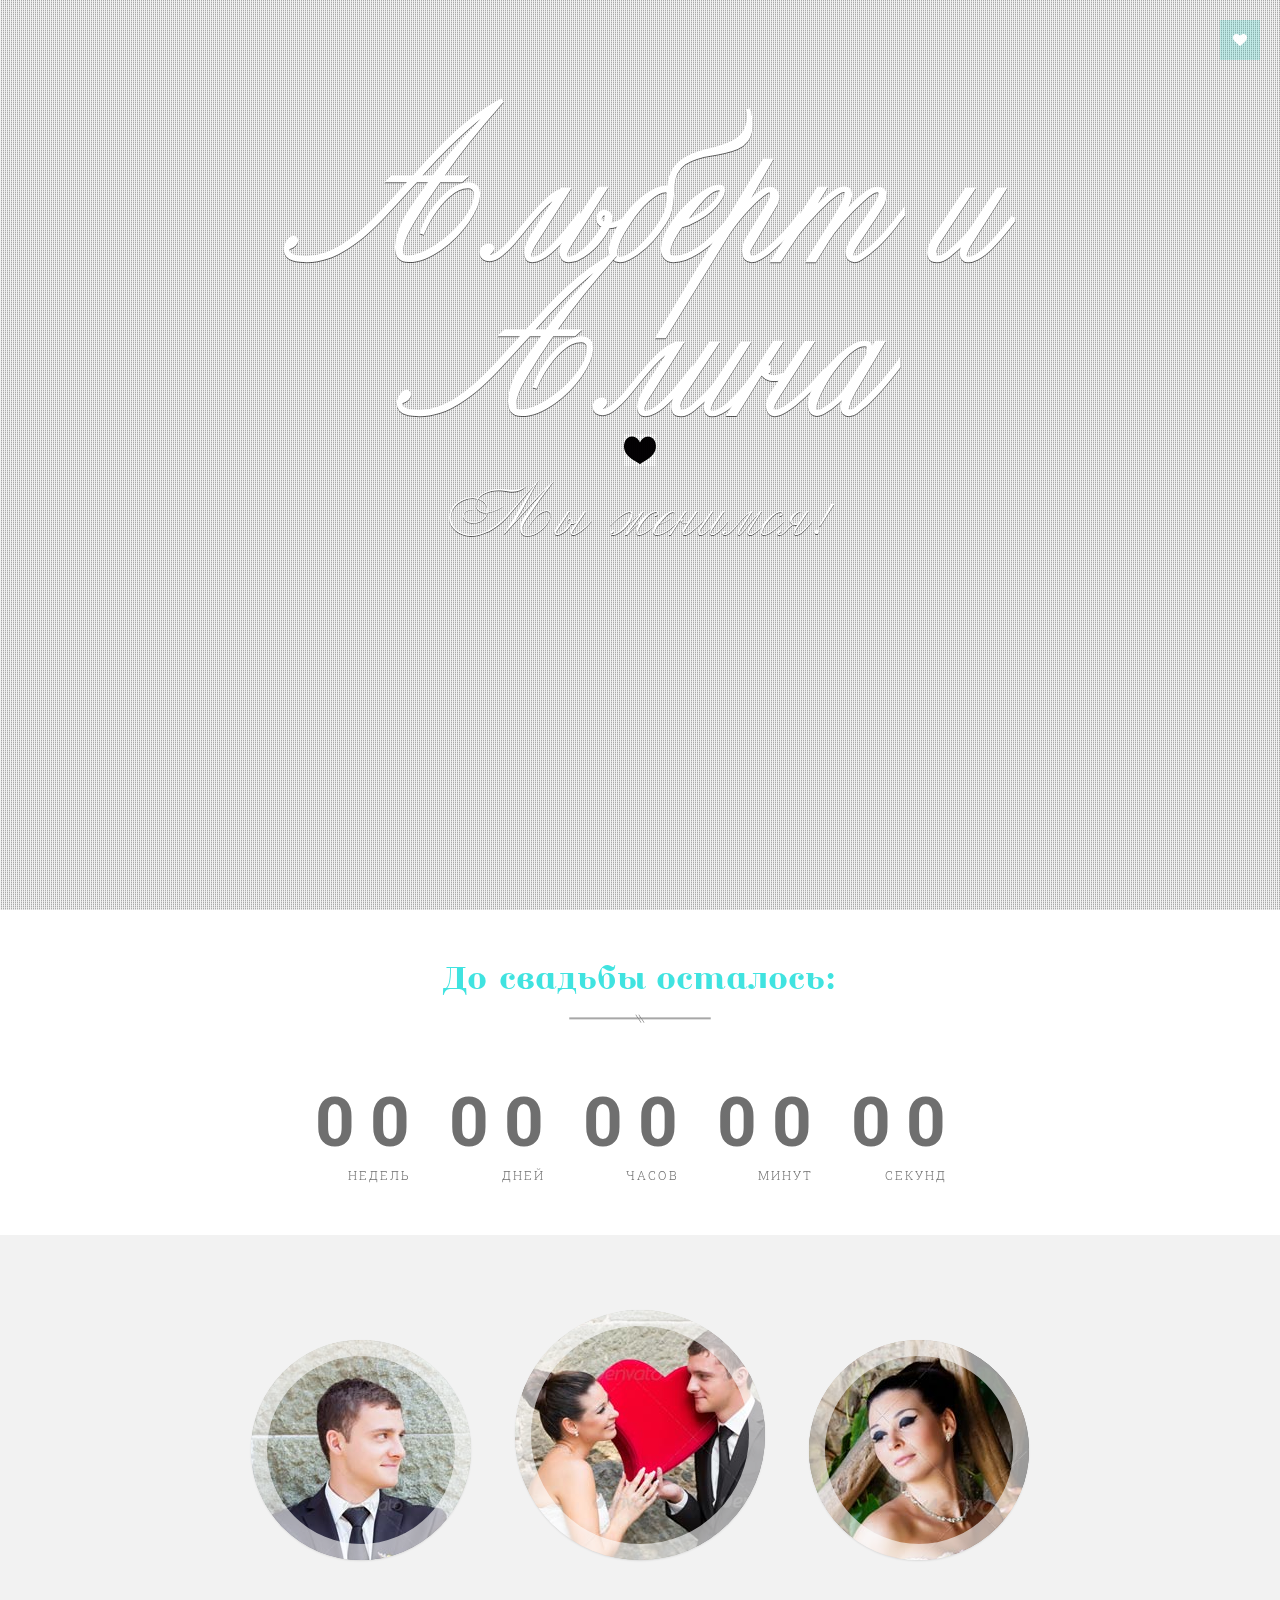
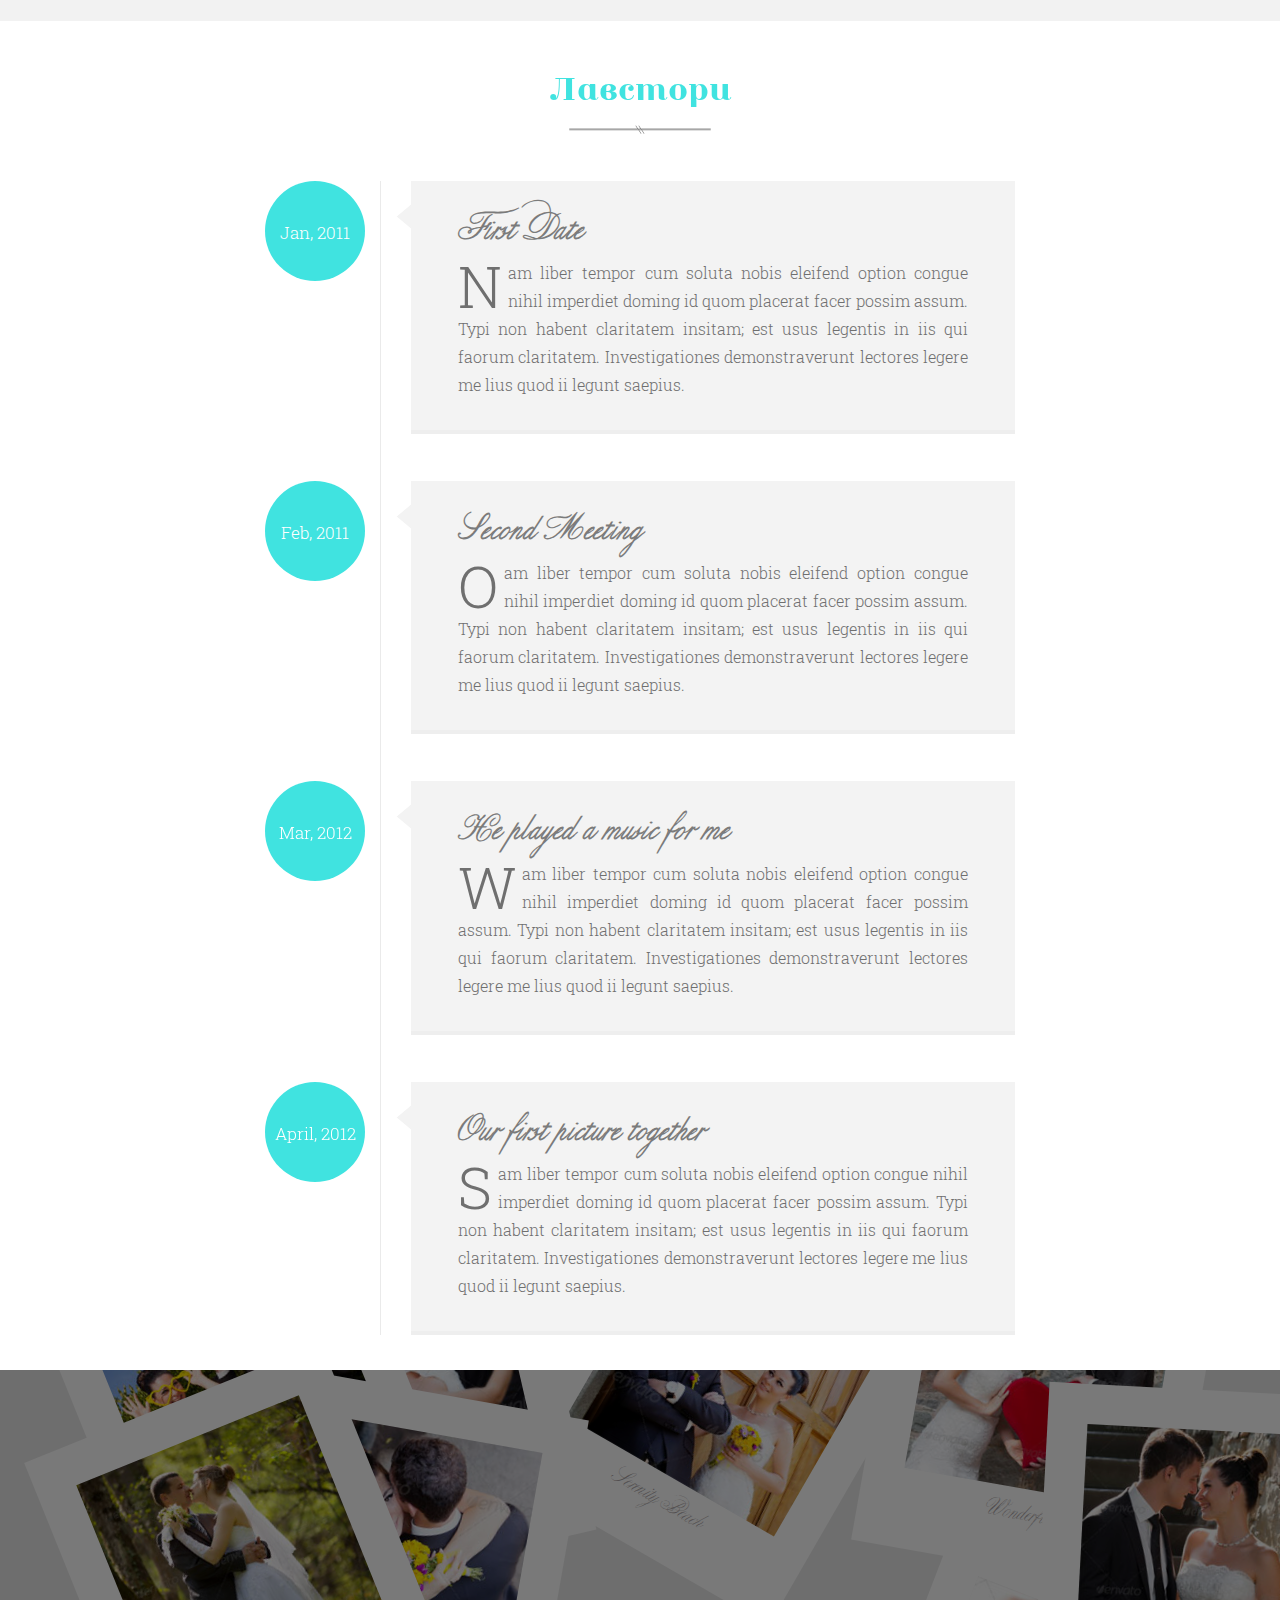
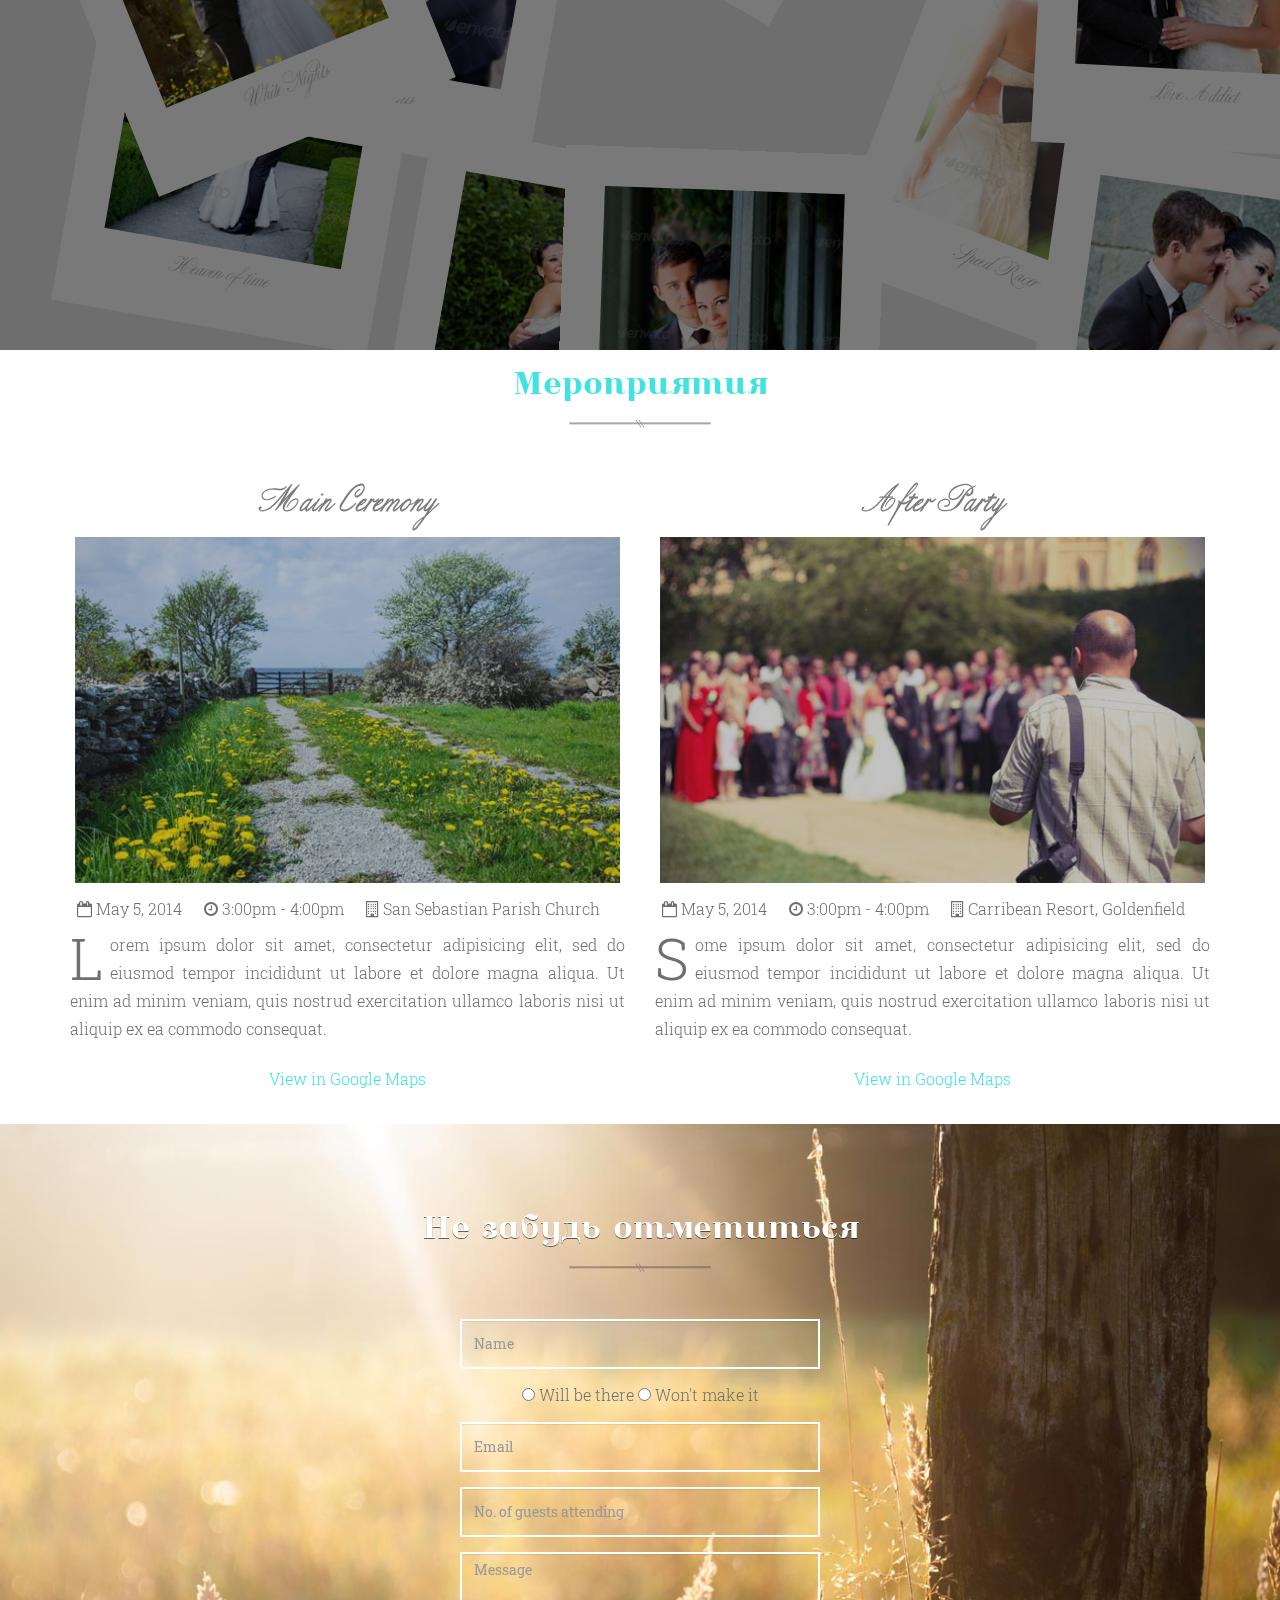
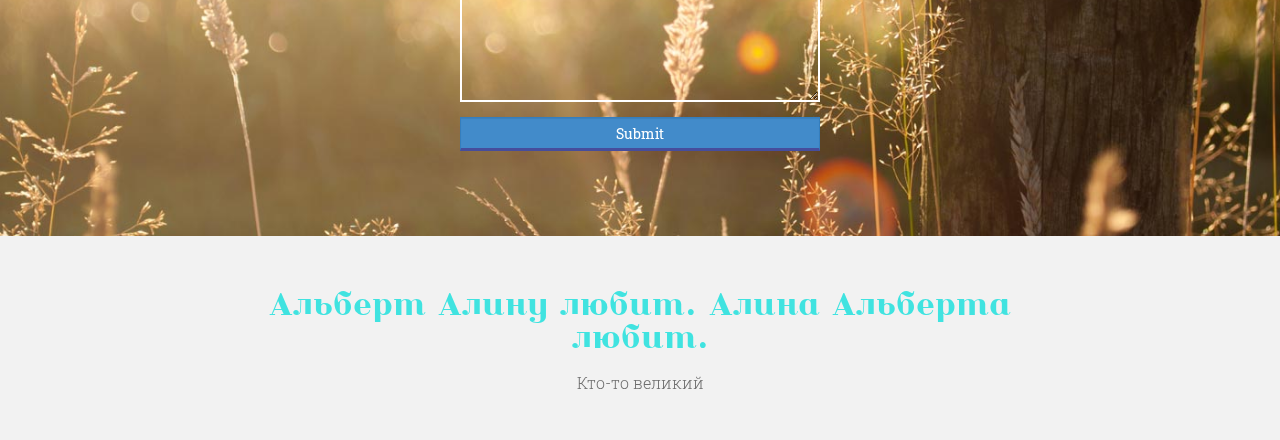
==== index.html @ 543e660e "chaged site" ====
<!DOCTYPE html>
<html lang="en" class=" js no-touch csstransitions csstransformspreserve3d">
<head>
	<meta charset="utf-8">
	<meta name="viewport" content="width=device-width, initial-scale=1">
	<meta charset="utf-8">
	<meta http-equiv="X-UA-Compatible" content="IE=edge">
	<meta name="description" content="">
	<meta name="author" content="">
	<link rel="shortcut icon" href="img/favicon.ico">
	<title>Ever After - Responsive Wedding Invite Template</title>
	<link href="font-awesome/css/font-awesome.min.css" rel="stylesheet">
	<link href="css/bootstrap.css" rel="stylesheet">


	<link href="fonts/bradobrei.css" rel="stylesheet">
	<link href="fonts/calligraph.css" rel="stylesheet">
	<link href="fonts/classica.css" rel="stylesheet">		
	<link href="fonts/ahellya.css" rel="stylesheet">

	<link rel="stylesheet" type="text/css" media="all" href="css/magnific-popup.css">
	<link rel="stylesheet" type="text/css" media="all" href="css/supersized.css">
	<link rel="stylesheet" type="text/css" media="all" href="css/component.css">
	<link href="css/main.css" rel="stylesheet">
	<link rel="stylesheet" href="http://fonts.googleapis.com/css?family=Roboto+Slab:400,700">
	<link href="http://fonts.googleapis.com/css?family=Raleway:400,300,700" rel="stylesheet" type="text/css">
	<link href="http://fonts.googleapis.com/css?family=Niconne&amp;subset=latin,latin-ext" rel="stylesheet" type="text/css">
	<link href="http://fonts.googleapis.com/css?family=Pacifico" rel="stylesheet" type="text/css">
	<script src="js/modernizr.min.js"></script>
<!--[if lt IE 9]>
      <script src="js/html5shiv.js"></script>
      <![endif]-->
  </head>
  <body data-spy="scroll" data-offset="0" data-target="#theMenu">
  	
  	<nav class="menu" id="theMenu">
  		<div class="menu-wrap">
  			<h1 class="logo"><a href="index.html#home">Наша свадьба</a></h1>
  			<a href="#home" class="smoothScroll">К началу</a>
  			<a href="#story" class="smoothScroll">Лавстори</a>
  			<a href="#gallery" class="smoothScroll">Фотогалерея</a>
  			<a href="#events" class="smoothScroll">События</a>
  			<a href="#rsvp" class="smoothScroll">Ты придешь?</a>
  			<a href="#gifts" class="smoothScroll">Подарки</a>
  		</div>
  		<div id="menuToggle"><i class="fa fa-heart"></i></div>
  	</nav>
  	<section id="home"></section>
  	<div id="headerwrap" class="hero" style="height: 380px;">
  		<div class="container">
  			<br>
  			<h1>Альберт и Алина</h1>
  			<h2 class="amp">Мы женимся!</h2>
  			<div class="row">
  				<br>
  				<br>
  				<br>
  				<div class="col-lg-6 col-lg-offset-3">
  				</div>
  			</div>
  		</div>
  		<div id="overlay"></div>
  		<ul id="slide-list">
  			<li class="slide-link-0"><a></a></li>
  			<li class="slide-link-1"><a></a></li>
  			<li class="slide-link-2"><a></a></li>
  		</ul>
  	</div>
  	<div class="white">
  		<div class="container">
  			<div class="row">
  				<h2>До свадьбы осталось:</h2>
  				<span class="hearts"></span>
  			</div>
  			<div class="row">
  				<div class="col-lg-8 col-lg-offset-2">
  					<ul id="countdown_dashboard">
  						<li class="dash weeks_dash">
  							<span class="dash_title">недель</span>
  							<div class="digit"><div class="top" style="display: none;">4</div><div class="bottom" style="display: block;">4</div></div>
  							<div class="digit"><div class="top" style="display: none;">1</div><div class="bottom" style="display: block;">1</div></div>
  						</li>
  						<li class="dash days_dash">
  							<span class="dash_title">дней</span>
  							<div class="digit"><div class="top" style="display: none;">0</div><div class="bottom" style="display: block;">0</div></div>
  							<div class="digit"><div class="top" style="display: none;">4</div><div class="bottom" style="display: block;">4</div></div>
  						</li>
  						<li class="dash hours_dash">
  							<span class="dash_title">часов</span>
  							<div class="digit"><div class="top" style="display: none;">0</div><div class="bottom" style="display: block;">0</div></div>
  							<div class="digit"><div class="top" style="display: none;">2</div><div class="bottom" style="display: block;">2</div></div>
  						</li>
  						<li class="dash minutes_dash">
  							<span class="dash_title">минут</span>
  							<div class="digit"><div class="top" style="display: none;">3</div><div class="bottom" style="display: block;">3</div></div>
  							<div class="digit"><div class="top" style="display: none;">2</div><div class="bottom" style="display: block;">2</div></div>
  						</li>
  						<li class="dash seconds_dash">
  							<span class="dash_title">секунд</span>
  							<div class="digit"><div class="top" style="display: none;">1</div><div class="bottom" style="display: block;">1</div></div>
  							<div class="digit"><div class="top" style="display: none;">8</div><div class="bottom" style="display: block;">8</div></div>
  						</li>
  					</ul>
  				</div>
  			</div>
  		</div>
  	</div>
  	<section id="story"></section>
  	<div class="grey">
  		<div class="container">
  			<div class="row">
  				<ul class="ch-grid row">
  					<li>
  						<div class="ch-item ch-img-1">
  							<div class="ch-info">
  								<h3>Альберт Габидуллин</h3>
  								<p>ЖЕНИХ</p>
  							</div>
  						</div>
  					</li>
  					<li id="mid">
  						<div class="ch-item ch-img-2">
  							<div class="ch-info">
  								<h3>Альберт и Алина Габидуллины</h3>
  							</div>
  						</div>
  					</li>
  					<li>
  						<div class="ch-item ch-img-3">
  							<div class="ch-info">
  								<h3>Алина Шарипова</h3>
  								<p>НЕВЕСТА</p>
  							</div>
  						</div>
  					</li>
  				</ul>
  			</div>
  		</div>
  	</div>
  	<div class="white">
  		<div class="container">
  			<div class="row">
  				<div class="col-lg-8 col-lg-offset-2">
  					<h2>Лавстори</h2>
  					<span class="hearts"></span>
  					<div class="row postDetails">
  						<div class="col-xs-12 col-sm-3 col-md-2 col-lg-2">
  							<div class="postYear">Jan, 2011 </div>
  						</div>
  						<div class="col-xs-12 col-sm-9 col-md-10 col-lg-10 rightArea">
  							<div class="arrowpart"></div>
  							<div class="exCon">
  								<h3>First Date</h3>
  								<p><span class="dropcap">N</span>am liber tempor cum soluta nobis eleifend option congue nihil imperdiet doming id quom placerat facer possim assum. Typi non habent claritatem insitam; est usus legentis in iis qui faorum claritatem. Investigationes demonstraverunt lectores legere me lius quod ii legunt saepius.</p>
  							</div>
  						</div>
  					</div>
  					<div class="row postDetails">
  						<div class="col-xs-12 col-sm-3 col-md-2 col-lg-2">
  							<div class="postYear">Feb, 2011</div>
  						</div>
  						<div class="col-xs-12 col-sm-9 col-md-10 col-lg-10 rightArea">
  							<div class="arrowpart"></div>
  							<div class="exCon">
  								<h3>Second Meeting</h3>
  								<p><span class="dropcap">O</span>am liber tempor cum soluta nobis eleifend option congue nihil imperdiet doming id quom placerat facer possim assum. Typi non habent claritatem insitam; est usus legentis in iis qui faorum claritatem. Investigationes demonstraverunt lectores legere me lius quod ii legunt saepius.</p>
  							</div>
  						</div>
  					</div>
  					<div class="row postDetails">
  						<div class="col-xs-12 col-sm-3 col-md-2 col-lg-2">
  							<div class="postYear">Mar, 2012</div>
  						</div>
  						<div class="col-xs-12 col-sm-9 col-md-10 col-lg-10 rightArea">
  							<div class="arrowpart"></div>
  							<div class="exCon">
  								<h3>He played a music for me</h3>
  								<p><span class="dropcap">W</span>am liber tempor cum soluta nobis eleifend option congue nihil imperdiet doming id quom placerat facer possim assum. Typi non habent claritatem insitam; est usus legentis in iis qui faorum claritatem. Investigationes demonstraverunt lectores legere me lius quod ii legunt saepius.</p>
  							</div>
  						</div>
  					</div>
  					<div class="row postDetails">
  						<div class="col-xs-12 col-sm-3 col-md-2 col-lg-2">
  							<div class="postYear">April, 2012</div>
  						</div>
  						<div class="col-xs-12 col-sm-9 col-md-10 col-lg-10 rightArea">
  							<div class="arrowpart"></div>
  							<div class="exCon">
  								<h3>Our first picture together</h3>
  								<p><span class="dropcap">S</span>am liber tempor cum soluta nobis eleifend option congue nihil imperdiet doming id quom placerat facer possim assum. Typi non habent claritatem insitam; est usus legentis in iis qui faorum claritatem. Investigationes demonstraverunt lectores legere me lius quod ii legunt saepius.</p>
  							</div>
  						</div>
  					</div>
  				</div>
  			</div>
  		</div>
  	</div>
  	<section id="gallery"></section>
  	<div class="darkgrey">
  		<section id="photostack" class="photostack photostack-start">
  			<div>
  				<figure style="-webkit-transform: translate(80px, 20px) rotate(27deg); transform: translate(80px, 20px) rotate(25deg);">
  					<a href="images/1.jpg" class="photostack-img"><img src="images/1s.jpg" alt="img01"></a>
  					<figcaption>
  						<h2 class="photostack-title">Serenity Beach</h2>
  					</figcaption>
  				</figure>
  				<figure style="-webkit-transform: translate(560px, 380px) rotate(-30deg); transform: translate(560px, 380px) rotate(0deg);">
  					<a href="images/2.jpg" class="photostack-img"><img src="images/2s.jpg" alt="img02"></a>
  					<figcaption>
  						<h2 class="photostack-title">Happy Days</h2>
  					</figcaption>
  				</figure>
  				<figure style="-webkit-transform: translate(720px, 200px) rotate(16deg); transform: translate(720px, 200px) rotate(-24deg);">
  					<a href="images/3.jpg" class="photostack-img"><img src="images/3s.jpg" alt="img03"></a>
  					<figcaption>
  						<h2 class="photostack-title">Beautywood</h2>
  					</figcaption>
  				</figure>
  				<figure style="-webkit-transform: translate(80px, -160px) rotate(-1deg); transform: translate(80px, -160px) rotate(26deg);">
  					<a href="images/4.jpg" class="photostack-img"><img src="images/4s.jpg" alt="img04"></a>
  					<figcaption>
  						<h2 class="photostack-title">Heaven of time</h2>
  					</figcaption>
  				</figure>
  				<figure style="-webkit-transform: translate(400px, -160px) rotate(-24deg); transform: translate(400px, -160px) rotate(25deg);">
  					<a href="images/5.jpg" class="photostack-img"><img src="images/5s.jpg" alt="img05"></a>
  					<figcaption>
  						<h2 class="photostack-title">Speed Racer</h2>
  					</figcaption>
  				</figure>
  				<figure style="-webkit-transform: translate(80px, 380px) rotate(9deg); transform: translate(80px, 380px) rotate(10deg);">
  					<a href="images/6.jpg" class="photostack-img"><img src="images/6s.jpg" alt="img06"></a>
  					<figcaption>
  						<h2 class="photostack-title">Forever this</h2>
  					</figcaption>
  				</figure>
  				<figure data-dummy="" style="-webkit-transform: translate(1040px, 20px) rotate(-22deg); transform: translate(1040px, 20px) rotate(-31deg);">
  					<a href="#" class="photostack-img"><img src="images/7s.jpg" alt="img07"></a>
  					<figcaption>
  						<h2 class="photostack-title">Lovely Green</h2>
  					</figcaption>
  				</figure>
  				<figure data-dummy="" style="-webkit-transform: translate(880px, -160px) rotate(-13deg); transform: translate(880px, -160px) rotate(-15deg);">
  					<a href="#" class="photostack-img"><img src="images/8s.jpg" alt="img08"></a>
  					<figcaption>
  						<h2 class="photostack-title">Wonderful</h2>
  					</figcaption>
  				</figure>
  				<figure data-dummy="" style="-webkit-transform: translate(240px, -160px) rotate(-32deg); transform: translate(240px, -160px) rotate(-31deg);">
  					<a href="#" class="photostack-img"><img src="images/9s.jpg" alt="img09"></a>
  					<figcaption>
  						<h2 class="photostack-title">Love Addict</h2>
  					</figcaption>
  				</figure>
  				<figure data-dummy="" style="-webkit-transform: translate(1040px, 200px) rotate(-30deg); transform: translate(1040px, 200px) rotate(25deg);">
  					<a href="#" class="photostack-img"><img src="images/10s.jpg" alt="img10"></a>
  					<figcaption>
  						<h2 class="photostack-title">Friendship</h2>
  					</figcaption>
  				</figure>
  				<figure data-dummy="" style="-webkit-transform: translate(720px, 380px) rotate(20deg); transform: translate(720px, 380px) rotate(-16deg);">
  					<a href="#" class="photostack-img"><img src="images/11s.jpg" alt="img11"></a>
  					<figcaption>
  						<h2 class="photostack-title">White Nights</h2>
  					</figcaption>
  				</figure>
  				<figure data-dummy="" style="-webkit-transform: translate(560px, -160px) rotate(-6deg); transform: translate(560px, -160px) rotate(17deg);">
  					<a href="#" class="photostack-img"><img src="images/12s.jpg" alt="img12"></a>
  					<figcaption>
  						<h2 class="photostack-title">Serendipity</h2>
  					</figcaption>
  				</figure>
  			</div>
  			<nav><span></span><span></span><span></span><span></span><span></span><span></span></nav></section>
  		</div>
  		<section id="events"></section>
  		<div class="white noPadding">
  			<div class="container">
  				<div class="row">
  					<h2>Мероприятия</h2>
  					<span class="hearts"></span>
  					<div class="col-md-6 event">
  						<h3>Main Ceremony</h3>
  						<div class="grid">
  							<a href="#">
  								<figure>
  									<img src="images/event-1.jpg">
  									<figcaption>
  										<button>View</button>
  									</figcaption>
  								</figure>
  							</a>
  						</div>
  						<div class="event-meta"><span><i class="fa fa-calendar-o"></i> May 5, 2014</span> <span><i class="fa fa-clock-o"></i> 3:00pm - 4:00pm</span>
  							<span> <i class="fa fa-building-o"></i> San Sebastian Parish Church</span></div>
  							<p class="justify"><span class="dropcap">L</span>orem ipsum dolor sit amet, consectetur adipisicing elit, sed do eiusmod tempor incididunt ut labore et dolore magna aliqua. Ut enim ad minim veniam, quis nostrud exercitation ullamco laboris nisi ut aliquip ex ea commodo consequat.</p>
  							<a href="#" class="link">View in Google Maps</a>
  							<br>
  						</div>
  						<div class="col-md-6  event">
  							<h3>After Party</h3>
  							<div class="grid">
  								<a href="#">
  									<figure>
  										<img src="images/event-2.jpg">
  										<figcaption>
  											<button>View</button>
  										</figcaption>
  									</figure>
  								</a>
  							</div>
  							<div class="event-meta"><span><i class="fa fa-calendar-o"></i> May 5, 2014</span> <span><i class="fa fa-clock-o"></i> 3:00pm - 4:00pm</span>
  								<span> <i class="fa fa-building-o"></i> Carribean Resort, Goldenfield</span></div>
  								<p class="justify"><span class="dropcap">S</span>ome ipsum dolor sit amet, consectetur adipisicing elit, sed do eiusmod tempor incididunt ut labore et dolore magna aliqua. Ut enim ad minim veniam, quis nostrud exercitation ullamco laboris nisi ut aliquip ex ea commodo consequat.</p>
  								<a href="#" class="link">View in Google Maps</a>
  								<br>
  							</div>
  						</div>
  					</div>
  				</div>
  				<section id="rsvp"></section>
  				<div id="rsvpwrap">
  					<div class="container">
  						<div class="row">
  							<h2 class="amp">Не забудь отметиться</h2>
  							<span class="hearts"></span>
  							<form name="contact" method="post" action="index.html" class="af-form" id="af-form">
  								<div class="col-lg-4 col-lg-offset-4">


  									<div class="form-group">
  										<input type="text" name="name" id="name" size="30" value="" placeholder="Name" class="text-input form-control">
  										<label class="error" for="name" id="name_error" style="display: none;">Name is required.</label>
  									</div>

  									<div class="form-group">
  										<input type="radio" value="Will be there" id="response_accepted" name="response">
  										Will be there
  										<input type="radio" value="Won't make it" id="response_declined" name="response">
  										Won't make it
  										<label id="response_error" for="response" class="error" style="display: none;">Please select an option</label>
  									</div>

  									<div class="form-group">
  										<input type="text" name="email" id="email" size="30" value="" placeholder="Email" class="text-input form-control">
  										<label class="error" for="email" id="email_error" style="display: none;">Email is required.</label>
  									</div>


  									<div class="form-group">
  										<input type="text" name="guests" id="guests" size="30" value="" placeholder="No. of guests attending" class="text-input form-control">
  										<label class="error" for="guests" id="guests_error" style="display: none;">No. of guests is required.</label>
  									</div>




  									<div class="form-group">
  										<textarea name="message" id="input-message" cols="30" placeholder="Message" class="text-input form-control"></textarea>
  										<label class="error" for="input-message" id="message_error" style="display: none;">Message is required.</label>
  									</div>




  									<div class="form-group af-outer af-required">
  										<input type="submit" name="submit" class="form-button btn btn-primary form-control" id="submit_btn" value="Submit">
  									</div>
  								</div>
  							</form>
  						</div>
  					</div>
  				</div>
  				<div class="grey">
  					<div class="container">
  						<div class="row">
  							<div class="col-lg-8 col-lg-offset-2">
  								<h2>Альберт Алину любит. Алина Альберта любит.
  								</h2>
  								<span>Кто-то великий</span>
  							</div>
  						</div>
  					</div>
  				</div>
  				<script src="js/jquery.min.js"></script>
  				<script src="js/jquery.lwtCountdown-1.0.js"></script>
  				<script src="js/bootstrap.min.js"></script>
  				<script src="js/smoothscroll.js"></script>
  				<script src="js/jquery.smooth-scroll.js"></script>
  				<script src="js/jquery.magnific-popup.min.js"></script>
  				<script src="js/supersized.3.2.7.min.js"></script>
  				<script src="js/classie.js"></script>
  				<script src="js/ajax-mail.js"></script>
  				<script src="js/photostack.js"></script>
  				<script src="js/main.js"></script>

  				<ul id="supersized"></ul></body></html>
---- fonts/bradobrei.css ----
@font-face {
    font-family: 'Bradobrei';
    src: url('bradobrei.eot');
    src: url('bradobrei.eot?#iefix') format('embedded-opentype'),
         url('bradobrei.woff') format('woff'),
         url('bradobrei.ttf') format('truetype');
    font-weight: normal;
    font-style: normal;
}
---- fonts/calligraph.css ----
@font-face {
    font-family: 'Calligraph';
    src: url('calligraph.eot');
    src: url('calligraph.eot?#iefix') format('embedded-opentype'),
         url('calligraph.woff') format('woff'),
         url('calligraph.ttf') format('truetype');
    font-weight: normal;
    font-style: normal;
}
---- fonts/classica.css ----
@font-face {
    font-family: 'Classica One';
    src: url('classica_one.eot');
    src: url('classica_one.eot?#iefix') format('embedded-opentype'),
         url('classica_one.woff') format('woff'),
         url('classica_one.ttf') format('truetype');
    font-weight: normal;
    font-style: normal;
}

@font-face {
    font-family: 'Classica Two';
    src: url('classica_two.eot');
    src: url('classica_two.eot?#iefix') format('embedded-opentype'),
         url('classica_two.woff') format('woff'),
         url('classica_two.ttf') format('truetype');
    font-weight: normal;
    font-style: normal;
}
---- fonts/ahellya.css ----
@font-face {
    font-family: 'Ahellya';
    src: url('ahellya.eot');
    src: url('ahellya.eot?#iefix') format('embedded-opentype'),
         url('ahellya.woff') format('woff'),
         url('ahellya.ttf') format('truetype');
    font-weight: normal;
    font-style: normal;
}

@font-face {
    font-family: 'Ahellya';
    src: url('ahellya_italic.eot');
    src: url('ahellya_italic.eot?#iefix') format('embedded-opentype'),
         url('ahellya_italic.woff') format('woff'),
         url('ahellya_italic.ttf') format('truetype');
    font-weight: normal;
    font-style: italic;

}
---- css/supersized.css ----
/*

	Supersized - Fullscreen Slideshow jQuery Plugin
	Version : 3.2.7
	Site	: www.buildinternet.com/project/supersized
	
	Author	: Sam Dunn
	Company : One Mighty Roar (www.onemightyroar.com)
	License : MIT License / GPL License
	
*/

* { margin:0; padding:0; }
body { background:#111; height:100%; }
	img { border:none; }
	
	#supersized-loader { position:absolute; top:50%; left:50%; z-index:0; width:60px; height:60px; margin:-30px 0 0 -30px; text-indent:-999em; background:url(../img/progress.gif) no-repeat center center;}
	
	#supersized {  display:block; position:fixed; left:0; top:0; overflow:hidden; z-index:-999; height:100%; width:100%; }
		#supersized img { width:auto; height:auto; position:relative; display:none; outline:none; border:none; }
			#supersized.speed img { -ms-interpolation-mode:nearest-neighbor; image-rendering: -moz-crisp-edges; }	/*Speed*/
			#supersized.quality img { -ms-interpolation-mode:bicubic; image-rendering: optimizeQuality; }			/*Quality*/
		
		#supersized li { display:block; list-style:none; z-index:-30; position:fixed; overflow:hidden; top:0; left:0; width:100%; height:100%; background:#111; }
		#supersized a { width:100%; height:100%; display:block; }
			#supersized li.prevslide { z-index:-20; }
			#supersized li.activeslide { z-index:-10; }
			#supersized li.image-loading { background:#111 url(../img/progress.gif) no-repeat center center; width:100%; height:100%; }
				#supersized li.image-loading img{ visibility:hidden; }
			#supersized li.prevslide img, #supersized li.activeslide img{ display:inline; }
---- css/component.css ----
.photostack{background:#ddd;position:relative;text-align:center;overflow:hidden;z-index:2;}
.js .photostack{height:580px;}
.photostack-start{cursor:pointer;}
.photostack > div{width:100%;height:100%;margin:0 auto;}
.photostack figure{width:320px;height:360px;position:relative;display:inline-block;background:#fff;padding:40px;text-align:center;margin:5px;}
.js .photostack figure{position:absolute;display:block;margin:0;}
.photostack figcaption h2{margin:20px 0 0 0;color:#a7a0a2;font-size:16px;}
.photostack-img{outline:none;display:block;width:240px;height:240px;background:#f9f9f9;}
.photostack-back{display:none;position:absolute;width:100%;height:100%;top:0;left:0;background:#fff;font-family:"Give You Glory", cursive;color:#a7a0a2;padding:50px 40px;text-align:left;font-size:22px;line-height:1.25;}
.photostack-back p{margin:0;}
.photostack-back p span{text-decoration:line-through;}
.photostack nav{position:absolute;width:100%;bottom:30px;z-index:2;text-align:center;left:0;-webkit-transition:opacity 0.3s;transition:opacity 0.3s;}
.photostack-start nav{opacity:0;}
.photostack nav span{position:relative;display:inline-block;margin:0 5px;width:30px;height:30px;cursor:pointer;background:#aaa;border-radius:50%;text-align:center;-webkit-transition:-webkit-transform 0.6s ease-in-out, background 0.3s;transition:transform 0.6s ease-in-out, background 0.3s;-webkit-transform:scale(0.48);transform:scale(0.48);}
.photostack nav span:last-child{margin-right:0;}
.photostack nav span.current{background:#de675f;-webkit-transform:scale(1);transform:scale(1);}
.photostack nav span.current.flip{-webkit-transform:scale(1) rotateY(-180deg) translateZ(-1px);transform:scale(1) rotateY(-180deg) translateZ(-1px);background:#555;}
.photostack nav span.flippable::after{opacity:1;-webkit-transition-delay:0.4s;transition-delay:0.4s;}
.js .photostack::before{content:'';position:absolute;width:100%;height:100%;background:rgba(0,0,0,0.5);top:0;left:0;z-index:100;-webkit-transition:opacity 0.3s, visibility 0s 0.3s;transition:opacity 0.3s, visibility 0s 0.3s;}
.js .photostack-start::before{-webkit-transition:opacity 0.3s;transition:opacity 0.3s;}
.js .photostack::after{content:'View Gallery';font-weight:400;position:absolute;border:3px solid #fff;text-align:center;white-space:nowrap;left:50%;top:50%;-webkit-transform:translateY(-50%) translateX(-50%);transform:translateY(-50%) translateX(-50%);padding:10px 20px;color:#fff;text-transform:uppercase;letter-spacing:1px;cursor:pointer;z-index:101;}
.js .photostack::before,
.js .photostack::after{opacity:0;visibility:hidden;}
.js .photostack-start::before,
.js .photostack-start:hover::after,
.touch .photostack-start::after{opacity:1;visibility:visible;}
.photostack figure::after{content:'';position:absolute;width:100%;height:100%;top:0;left:0;visibility:visible;opacity:1;background:rgba(0,0,0,0.05);-webkit-transition:opacity 0.6s;transition:opacity 0.6s;}
figure.photostack-current::after{-webkit-transition:opacity 0.6s, visibility 0s 0.6s;transition:opacity 0.6s, visibility 0s 0.6s;opacity:0;visibility:hidden;}
.photostack-transition figure{-webkit-transition:-webkit-transform 0.6s ease-in-out;transition:transform 0.6s ease-in-out;}
.photostack-perspective{-webkit-perspective:1800px;perspective:1800px;}
.photostack-perspective > div,
.photostack-perspective figure{-webkit-transform-style:preserve-3d;transform-style:preserve-3d;}
.photostack-perspective figure,
.photostack-perspective figure div{-webkit-backface-visibility:hidden;backface-visibility:hidden;}
.photostack-perspective figure.photostack-flip{-webkit-transform-origin:0% 50%;transform-origin:0% 50%;}
.csstransformspreserve3d figure.photostack-flip .photostack-back{-webkit-transform:rotateY(180deg);transform:rotateY(180deg);display:block;}
.no-csstransformspreserve3d figure.photostack-showback .photostack-back{display:block;}
.no-js .photostack figure{box-shadow:-2px 2px 0 rgba(0,0,0,0.05);}
.no-js .photostack figure::after{display:none;}
.no-js .photostack figure:nth-child(3n){-webkit-transform:translateX(-10%) rotate(5deg);transform:translateX(-10%) rotate(5deg);}
.no-js .photostack figure:nth-child(3n-2){-webkit-transform:translateY(10%) rotate(-3deg);transform:translateY(10%) rotate(-3deg);}
#photostack-1 nav span.current{background:#888;-webkit-transform:scale(0.61);transform:scale(0.61);}
---- css/main.css ----
/*
 * Author: Falconerie Badayos II
 * URL: respooonsive.com
 *
 * Template Name: Ever After
 * Version: 1.0
 * URL: http://respooonsive.com/ever-after
 */

 
 
/*------------------------------
    Table of Contents
---------------------------------
    I. 		Defaul Selectors
    II.  	Header
    III. 	Countdown
	IV. 	Love Story
	V. 		Gallery
	VI. 	Events
	VI. 	RSVP
	VIII.	Gifts
	IX.		Mediaqueries	

*/

	
/*   I. 	Defaul Selectors
==============================*/ 
 
body {
  background-color: #f2f2f2;
    font-family: "Roboto Slab";
    font-weight: 300;
    font-size: 16px;
    color: #6f6f6f;
    -webkit-font-smoothing: antialiased;
    -webkit-overflow-scrolling: touch;
	overflow-x: hidden;
}

/* Titles */
h1, h2, h3, h4, h5, h6 {
    font-family: "Classica One";
    font-weight: 300;
    color: #333;
}

.row h2 {
font-family: 'Bradobrei';
color: #40e3e0;
margin-bottom:15px;
}


/* Paragraph & Typographic */
p {
    line-height: 28px;
    margin-bottom: 25px;
	text-align:justify;
}


/* Links */
a {
    color: #40e3e0;
    word-wrap: break-word;
    -webkit-transition: color 0.1s ease-in, background 0.1s ease-in;
    -moz-transition: color 0.1s ease-in, background 0.1s ease-in;
    -ms-transition: color 0.1s ease-in, background 0.1s ease-in;
    -o-transition: color 0.1s ease-in, background 0.1s ease-in;
    transition: color 0.1s ease-in, background 0.1s ease-in;
}

a:hover,
a:focus {
    color: #7b7b7b;
    text-decoration: none;
    outline: 0;
}

a:before,
a:after {
    -webkit-transition: color 0.1s ease-in, background 0.1s ease-in;
    -moz-transition: color 0.1s ease-in, background 0.1s ease-in;
    -ms-transition: color 0.1s ease-in, background 0.1s ease-in;
    -o-transition: color 0.1s ease-in, background 0.1s ease-in;
    transition: color 0.1s ease-in, background 0.1s ease-in;
}

.amp {
font-family: 'Niconne', cursive;
text-shadow: rgba(0, 0, 0, 0.6) 0px 1px 0px;
}

.hearts {
	background:url(../img/main-nav-divider.png) no-repeat center top;
	display:block;
	height: 1em;
	border: 0;
	margin: 1em 0;
	padding: 0 0 40px;
}

#headerwrap h2 {
font-family: 'Classica Two';
text-shadow: rgba(0, 0, 0, 0.6) 0px 1px 0px;
}



::-webkit-input-placeholder { /* WebKit browsers */
    color:    #fff;
}
:-moz-placeholder { /* Mozilla Firefox 4 to 18 */
    color:    #fff;
}
::-moz-placeholder { /* Mozilla Firefox 19+ */
    color:    #fff;
}
:-ms-input-placeholder { /* Internet Explorer 10+ */
    color:    #fff;
}

/* White Wrap */

.white{
	background: #ffffff;
	padding-top: 35px;
	padding-bottom: 35px;
	text-align: center;
}
.pattern {
background:url('../img/white-bg.png') repeat;
padding:35px 0;
}

.white h3 {
	font-weight: 700;
	color: #7b7b7b;
	letter-spacing: 1px;
}

.white bold {
	color: #2f2f2f;
}


/* Grey Wrap */

.grey {
background: #f2f2f2;
text-align: center;
padding-top: 35px;
padding-bottom: 35px;
}
.noPadding{
padding:0;
}

/* Dark Grey Wrap */
.darkgrey {
	background: #e0e0e0;
	text-align: center;
}

/* Footer Wrap */




/*   I. Defaul Selectors End

==============================*/ 



/*   II. Menu
==============================*/ 


.menu {
	position: fixed;
	right: -200px;
	width: 260px;
	height: 100%;
	top: 0;
	z-index: 10;
	text-align: left;
}

.menu.menu-open {
	right: 0px;
}

.menu-wrap {
	position: absolute;
	top: 0;
	left: 60px;
	background: #30d5c8;
	width: 200px;
	height: 100%;
}

.menu h1.logo a {
	font-family: 'Calligraph', Helvetica, Arial, sans-serif;
	font-size: 16px;
	font-weight: 800;
	letter-spacing: 0.15em;
	line-height: 40px;
	text-transform: uppercase;
	color: #ffffff;
	margin-top: 20px;
}

.menu h1.logo a:hover {
	color: #f85c37;
}

.menu img.logo {
	margin: 20px 0;
	max-width: 160px;
}

.menu a {
	margin-left: 20px;
	color: #fff;
	display: block;
	font-size: 12px;
	font-weight: 700;
	line-height: 40px;
	letter-spacing: 0.1em;
	text-transform: uppercase;
	font-family: 'Ahellya'
}

.menu a:hover {
	color: #ddd;
}

.menu a:active {
	color: #ddd;
}

.menu a > i {
	float: left;
	display: inline-block;
	vertical-align: middle; 
	text-align: left;
	width: 25px;
	font-size: 14px;
	line-height: 40px;
	margin: 25px 2px;
}

.menu-close {
	cursor: pointer;
	display: block;
	position: absolute;
	font-size: 14px;
	color: #808080;
	width: 40px;
	height: 40px;
	line-height: 40px;
	top: 20px;
	right: 5px;
	-webkit-transition: all .1s ease-in-out;
	   -moz-transition: all .1s ease-in-out;
		-ms-transition: all .1s ease-in-out;
		 -o-transition: all .1s ease-in-out;
			transition: all .1s ease-in-out;
}

.menu-close:hover {
	color: #ffffff;
	-webkit-transition: all .1s ease-in-out;
	   -moz-transition: all .1s ease-in-out;
		-ms-transition: all .1s ease-in-out;
		 -o-transition: all .1s ease-in-out;
			transition: all .1s ease-in-out;
}

/* Push the body after clicking the menu button */
.body-push {
	overflow-x: hidden;
	position: relative;
	left: 0;
}

.body-push-toright {
	left: 200px;
}

.body-push-toleft {
	left: -200px;
}

.menu,
.body-push {
	-webkit-transition: all .3s ease;
	   -moz-transition: all .3s ease;
		-ms-transition: all .3s ease;
		 -o-transition: all .3s ease;
			transition: all .3s ease;
}

#menuToggle {
	position: absolute;
	top: 20px;
	left: 0;
	z-index: 11;
	display: block;
	text-align: center;
	font-size: 14px;
	color: #ffffff;
	width: 40px;
	height: 40px;
	line-height: 40px;
	cursor: pointer;
	background: rgba(48, 213, 200, 0.25);
	-webkit-transition: all .1s ease-in-out;
	   -moz-transition: all .1s ease-in-out;
		-ms-transition: all .1s ease-in-out;
		 -o-transition: all .1s ease-in-out;
			transition: all .1s ease-in-out;
}

#menuToggle:hover {
	color: #ffffff;
	background: rgba(0,0,0,0.2);
	-webkit-transition: all .1s ease-in-out;
	   -moz-transition: all .1s ease-in-out;
		-ms-transition: all .1s ease-in-out;
		 -o-transition: all .1s ease-in-out;
			transition: all .1s ease-in-out;
}


/*   II. Menu End
==============================*/ 



/*   II.  	Header
==============================*/ 

#headerwrap {
	//background: url(../img/header-bg.jpg) no-repeat center top;
	margin-top: -10px;
	padding-top:20px;
	text-align:center;
	position: relative;
	background-position: center center;
	min-height: 700px;
	width: 100%;
	
    -webkit-background-size: 100%;
    -moz-background-size: 100%;
    -o-background-size: 100%;
    background-size: 100%;

    -webkit-background-size: cover;
    -moz-background-size: cover;
    -o-background-size: cover;
    background-size: cover;
}

#headerwrap h1, #headerwrap h2{
z-index:3;
position:relative;
text-shadow: rgba(0, 0, 0, 0.6) 0px 1px 0px;
}
#headerwrap h1 {
	margin-top: 130px;
	color: white;
	font-size: 140px;
	font-weight: 700;
	letter-spacing: 3px;
}

#headerwrap h2 {
	color: white;
	font-size: 50px;
	font-weight: 100;
	letter-spacing: 2px;
	line-height:1.5em;
}

#overlay {
margin: 0px;
padding: 0px;
position: absolute;
z-index:2;
left: 0px;
top: 0px;
width: 100%;
height: 100%;
/* background-image: url(http://www.catthemes.net/demos/themes/prest/img/overlay.png); */
background-image: url(../img/dots.png);
}


/*   II.	Header End
==============================*/ 


/*   III.	Countdown
==============================*/ 
#countdown_dashboard {
	list-style:none;
	padding:0;
}

.dash {
	width: 110px;
	height: 114px;
	display:inline-block;
	margin-right: 20px;
	position: relative;
}

.dash .digit {
	font-size: 52pt;
	font-weight: bold;
	float: left;
	width: 55px;
	text-align: center;
	font-family: Roboto Slab;
	color: #6f6f6f;
	position: relative;
}

.dash_title {
	position: absolute;
	display: block;
	bottom: 0px;
	right: 6px;
	font-size: 9pt;
	color: #6f6f6f;
	text-transform: uppercase;
	letter-spacing: 2px;
}

/*   III.	Countdown End
==============================*/ 


/*   IV. 	Love Story
==============================*/ 

.ch-grid {
	margin: 20px 0 0 0;
	padding: 0;
	list-style: none;
	display: block;
	text-align: center;
	width: 100%;
}

.ch-grid:after,
.ch-item:before {
	content: '';
    display: table;
}

.ch-grid:after {
	clear: both;
}

.ch-grid li {
	display: inline-block;
	margin: 20px;
	width: 220px;
	height: 220px;
}

.ch-grid #mid{
height:250px;
width:250px;
}


.ch-item {
	width: 100%;
	height: 100%;
	border-radius: 50%;
	position: relative;
	cursor: default;
	box-shadow: 
		inset 0 0 0 16px rgba(255,255,255,0.6),
		0 1px 2px rgba(0,0,0,0.1);
		
	-webkit-transition: all 0.4s ease-in-out;
	-moz-transition: all 0.4s ease-in-out;
	-o-transition: all 0.4s ease-in-out;
	-ms-transition: all 0.4s ease-in-out;
	transition: all 0.4s ease-in-out;
}

/* This is where you change the path of the images for the couple */
.ch-img-1 { 
	background-image: url(../images/groom.jpg);
}

.ch-img-2 { 
	background-image: url(../images/couple.jpg);
}

.ch-img-3 { 
	background-image: url(../images/bride.jpg);
}

.ch-info {
	position: absolute;
	background: rgba(71, 255, 255, 0.8);
	width: inherit;
	height: inherit;
	border-radius: 50%;
	opacity: 0;
	-webkit-transition: all 0.4s ease-in-out;
	-moz-transition: all 0.4s ease-in-out;
	-o-transition: all 0.4s ease-in-out;
	-ms-transition: all 0.4s ease-in-out;
	transition: all 0.4s ease-in-out;
	-webkit-transform: scale(0);
	-moz-transform: scale(0);
	-o-transform: scale(0);
	-ms-transform: scale(0);
	transform: scale(0);
	-webkit-backface-visibility: hidden;
}

.ch-info h3 {
	color: #fff;
	text-transform: uppercase;
	letter-spacing: 2px;
	font-size: 22px;
	margin: 0 30px;
	padding: 90px 0 0 0;
	height: 140px;
	font-family: 'Open Sans', Arial, sans-serif;
	text-shadow: 
		0 0 1px #fff, 
		0 1px 2px rgba(0,0,0,0.3);
}

.ch-info p {
	color: #fff;
	padding: 10px 5px;
	font-style: italic;
	margin: 0 30px;
	font-size: 12px;
	border-top: 1px solid rgba(255,255,255,0.5);
	opacity: 0;
	-webkit-transition: all 1s ease-in-out 0.4s;
	-moz-transition: all 1s ease-in-out 0.4s;
	-o-transition: all 1s ease-in-out 0.4s;
	-ms-transition: all 1s ease-in-out 0.4s;
	transition: all 1s ease-in-out 0.4s;
}

.ch-info p a {
	display: block;
	color: #fff;
	color: rgba(255,255,255,0.7);
	font-style: normal;
	font-weight: 700;
	text-transform: uppercase;
	font-size: 9px;
	letter-spacing: 1px;
	padding-top: 4px;
	font-family: 'Open Sans', Arial, sans-serif;
}

.ch-info p a:hover {
	color: #fff222;
	color: rgba(255,242,34, 0.8);
}

.ch-item:hover {
	box-shadow: 
		inset 0 0 0 1px rgba(255,255,255,0.1),
		0 1px 2px rgba(0,0,0,0.1);
}
.ch-item:hover .ch-info {
	-webkit-transform: scale(1);
	-moz-transform: scale(1);
	-o-transform: scale(1);
	-ms-transform: scale(1);
	transform: scale(1);
	opacity: 1;
}

.ch-item:hover .ch-info p {
	opacity: 1;
	text-align:center;
}

.postYear {
	font-size: 17px;
	color: #fff;
	background: #40e3e0;
	text-align: center;
	width: 100px;
	height: 100px;
	padding: 40px 0 40px 0;
	-webkit-border-radius: 50%;
	border-radius: 50%;
}

.exCon {
	width: auto;
	background: #f3f3f3;
	border-bottom: solid 4px #eeeeee;
	padding: 22px 47px 6px 47px;
	margin-left: 15px;
	text-align: left;
}

.arrowpart {
	float: left;
	width: 15px;
	height: 50px;
	background: url(../img/arrow-left.png) no-repeat 0 23px;
}


.postDetails .rightArea {
	border-left: solid 1px #eaeaea;
	padding-bottom: 47px;
}

.postDetails:last-child .rightArea {
	padding-bottom: 0px;
}

/*   IV.	Love Story
==============================*/ 

/*   V. 	About
==============================*/ 
.dropcap {
	float: left;
	font-size: 5.8rem;
	line-height: 5.4rem;
	margin: 0 6px 0 0;
}

.event-meta {
	margin-bottom:10px;
	clear:both;
}
.event-meta span {
	margin-right:18px;
}
.view_more {
	margin-bottom:20px;
}


/*   V. About End
==============================*/ 



/*   VII. RSVP
==============================*/ 
#rsvpwrap {
	background: url(../img/rsvp-bg.jpg) no-repeat center top;
/* 	background: url(http://666a658c624a3c03a6b2-25cda059d975d2f318c03e90bcf17c40.r92.cf1.rackcdn.com/unsplash_5259a34e5d050_1.JPG) no-repeat center top; */
	margin-top: 0px;
	padding:70px 0;
	text-align:center;
	background-attachment: relative;
	background-position: center center;
	min-height: 500px;
	width: 100%;
	
    -webkit-background-size: 100%;
    -moz-background-size: 100%;
    -o-background-size: 100%;
    background-size: 100%;

    -webkit-background-size: cover;
    -moz-background-size: cover;
    -o-background-size: cover;
    background-size: cover;
}

#rsvpwrap h2 {
	color: #ffffff;
}


.text-input.form-control{
	background:none;
	border-radius:0;
	height:50px;
	border:2px solid #fff;
	/* color:#fff; */
}

textarea#input-message {
height:150px;
}

.form-control:focus {
box-shadow:none;
webkit-box-shadow:none;

}

input[type="submit"] {
border-radius: 0;
border-bottom: 3px solid #464D9C;
}

/*   VII. RSVP End
==============================*/ 


/*   VII. Events
==============================*/ 

.event a {
display: block;
overflow: hidden;
margin: 0 0 10px;
}

.grid {
	margin: 10px auto 10px;
}

.grid a {
	float: left;
	color: #333;
}


.grid figure {
	position: relative;
	overflow: hidden;
	margin: 5px;
	background: #333;
}

.grid figure img {
	position: relative;
	display: block;
	width: 100%;
	opacity: 0.7;
	-webkit-transition: opacity 0.3s;
	transition: opacity 0.3s;
}

.grid figcaption {
	position: absolute;
	top: 0;
	z-index: 11;
	padding: 10px;
	width: 100%;
	height: 100%;
	text-align: center;
}

.grid figure button {
	position: absolute;
	padding: 4px 20px;
	border: none;
	text-transform: uppercase;
	letter-spacing: 1px;
	font-weight: bold;
	-webkit-transition: opacity 0.3s, -webkit-transform 0.3s;
	transition: opacity 0.3s, transform 0.3s;
}

.grid figcaption,
.grid figure button {
	-webkit-backface-visibility: hidden;
	backface-visibility: hidden;
}

/* Hover effects */
.grid a:hover figure img {
	opacity: 1;
}

.grid figure button
{
	top: 50%;
	left: 50%;
	border: 3px solid #fff;
	background: transparent;
	color: #fff;
	opacity: 0;
	-webkit-transform: translateY(-50%) translateX(-50%) scale(0.25);
	transform: translateY(-50%) translateX(-50%) scale(0.25);
}

.grid a:hover figure button{
	opacity: 1;
	-webkit-transform: translateY(-50%) translateX(-50%) scale(1);
	transform: translateY(-50%) translateX(-50%) scale(1);
}

/*   VII.	Events End
==============================*/

/*   VII.	Footer
==============================*/ 


#footer {
	background: #2f2f2f;
	text-align: center
}
#footer a {
cursor:pointer;
}

/* Copyright Wrap */

#copy {
	padding: 10px 0;
	text-align: right;
}




/* Media Queries */
/* Let's redefine the width of each anchor and the margins */

@media screen and (min-width: 1200px){
.postYear {
width: 100px;
height: 100px;
padding-top: 40px;
}
}


@media screen and (max-width: 27em) {
	.grid {
		max-width: 250px;
	}

	.grid a {
		width: 100%;
	}
}


@media screen and (max-width: 767px) {
.arrowpart {
float: none;
width: 100%;
height: 40px;
background: url(../img/arrow-top.png) no-repeat 50% 100%;
}

.postYear {
margin: 0 auto;
}
}


/* Portrait tablet to landscape and desktop */
@media (max-width: 768px) {

#headerwrap h1 {
font-size:45px;
}
.ch-grid li {
margin:20px auto;
display:block;
}

.da-thumbs li {
margin:7px 16px;
width: 27%;
float:none;
display:block;
}

.amp {
display:block;
}

}


@media (max-width: 767px) {
#headerwrap h1 {
font-size:60px;
}

#copy {
text-align:center;
}
.list-inline > li {
margin-bottom: 10px;
}

#headerwrap h2 {
font-size:40px;
}

.da-thumbs li {
margin:7px;
width: 45%;
float:none;
display:block;
}


.amp {
display:block;
}
}
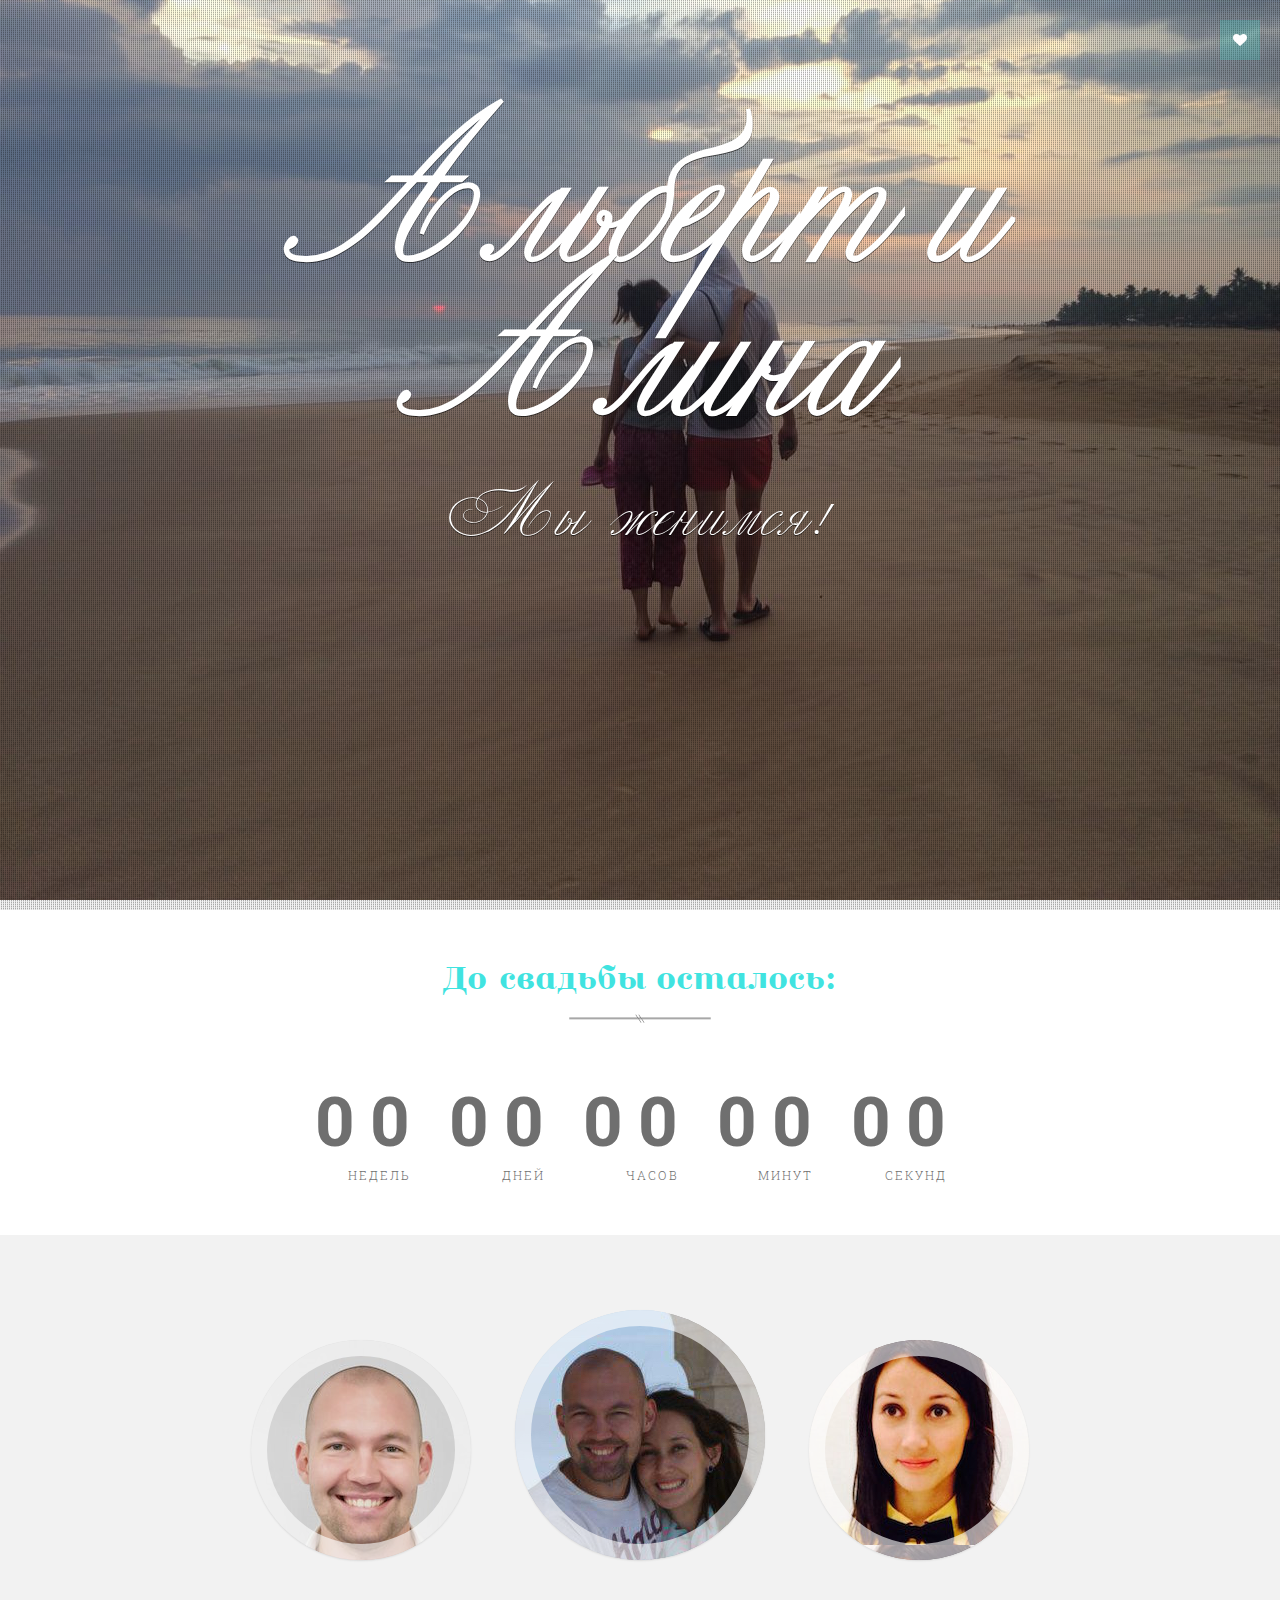
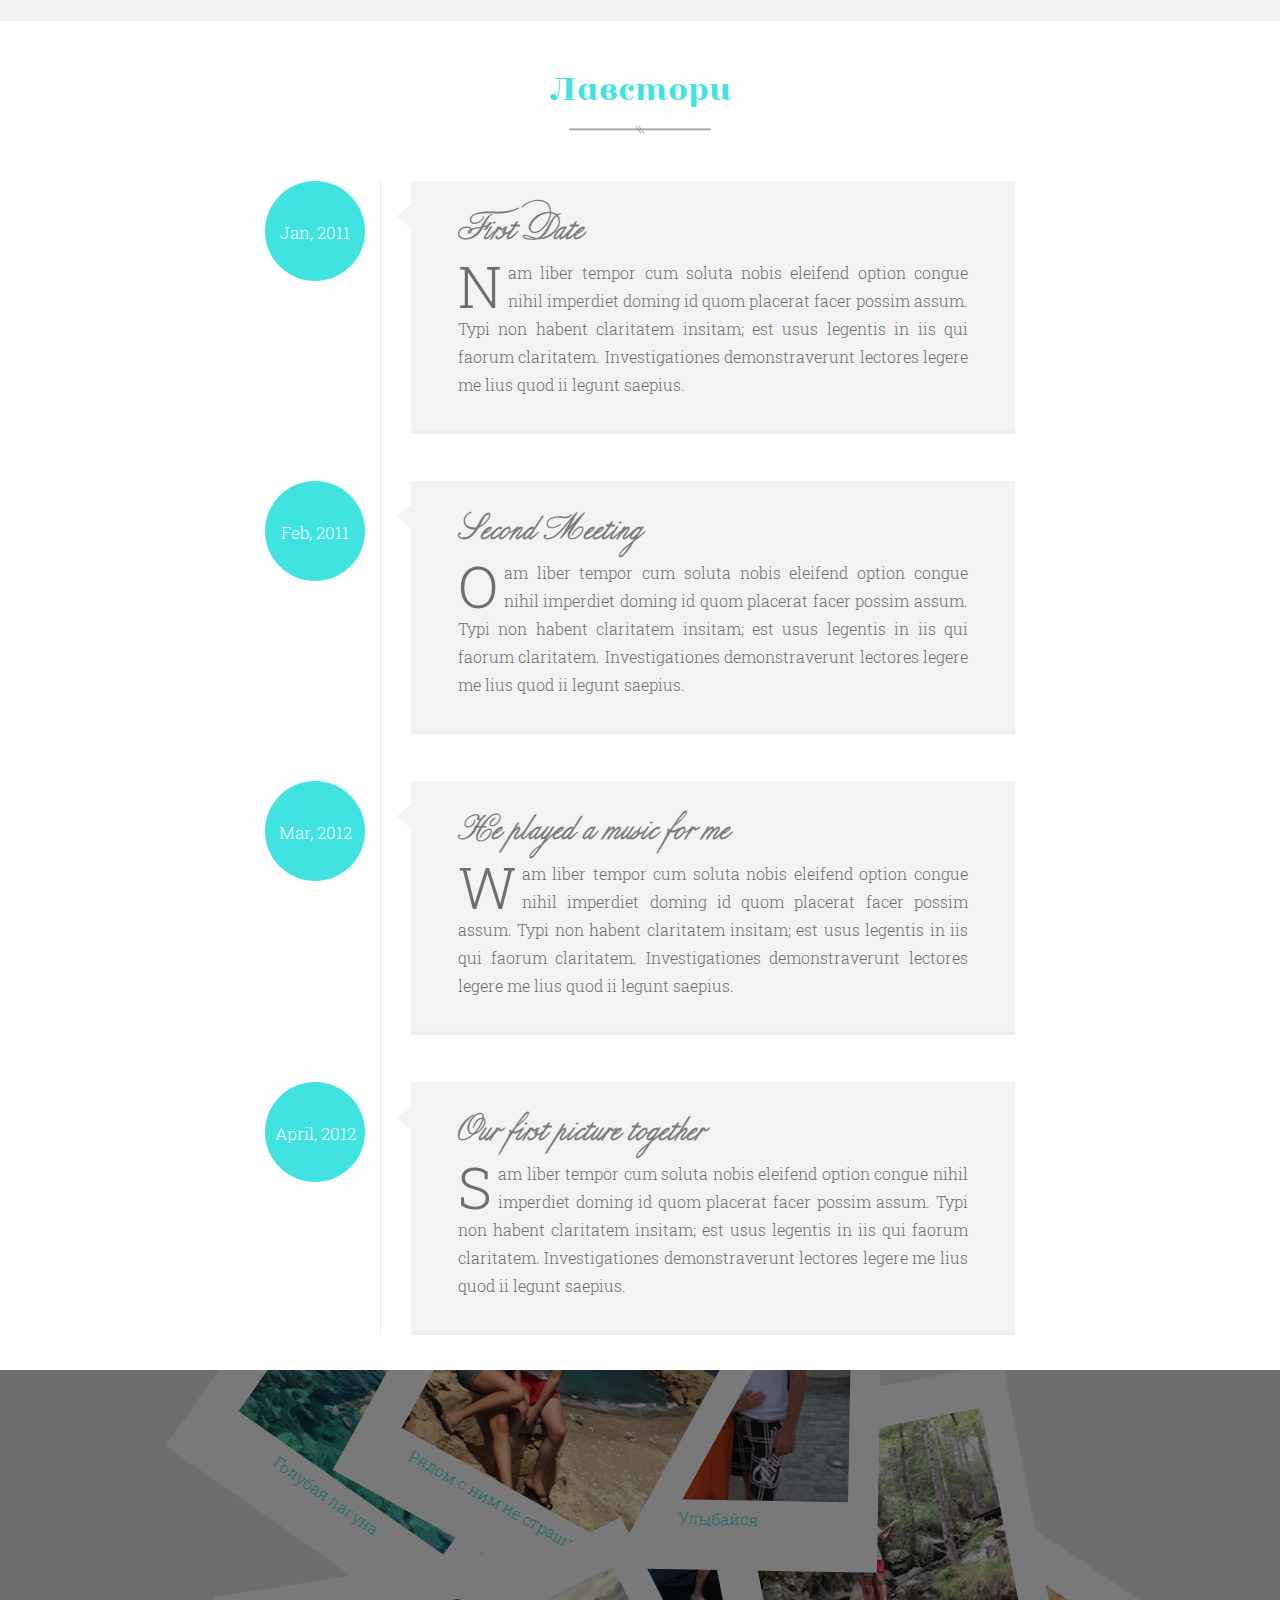
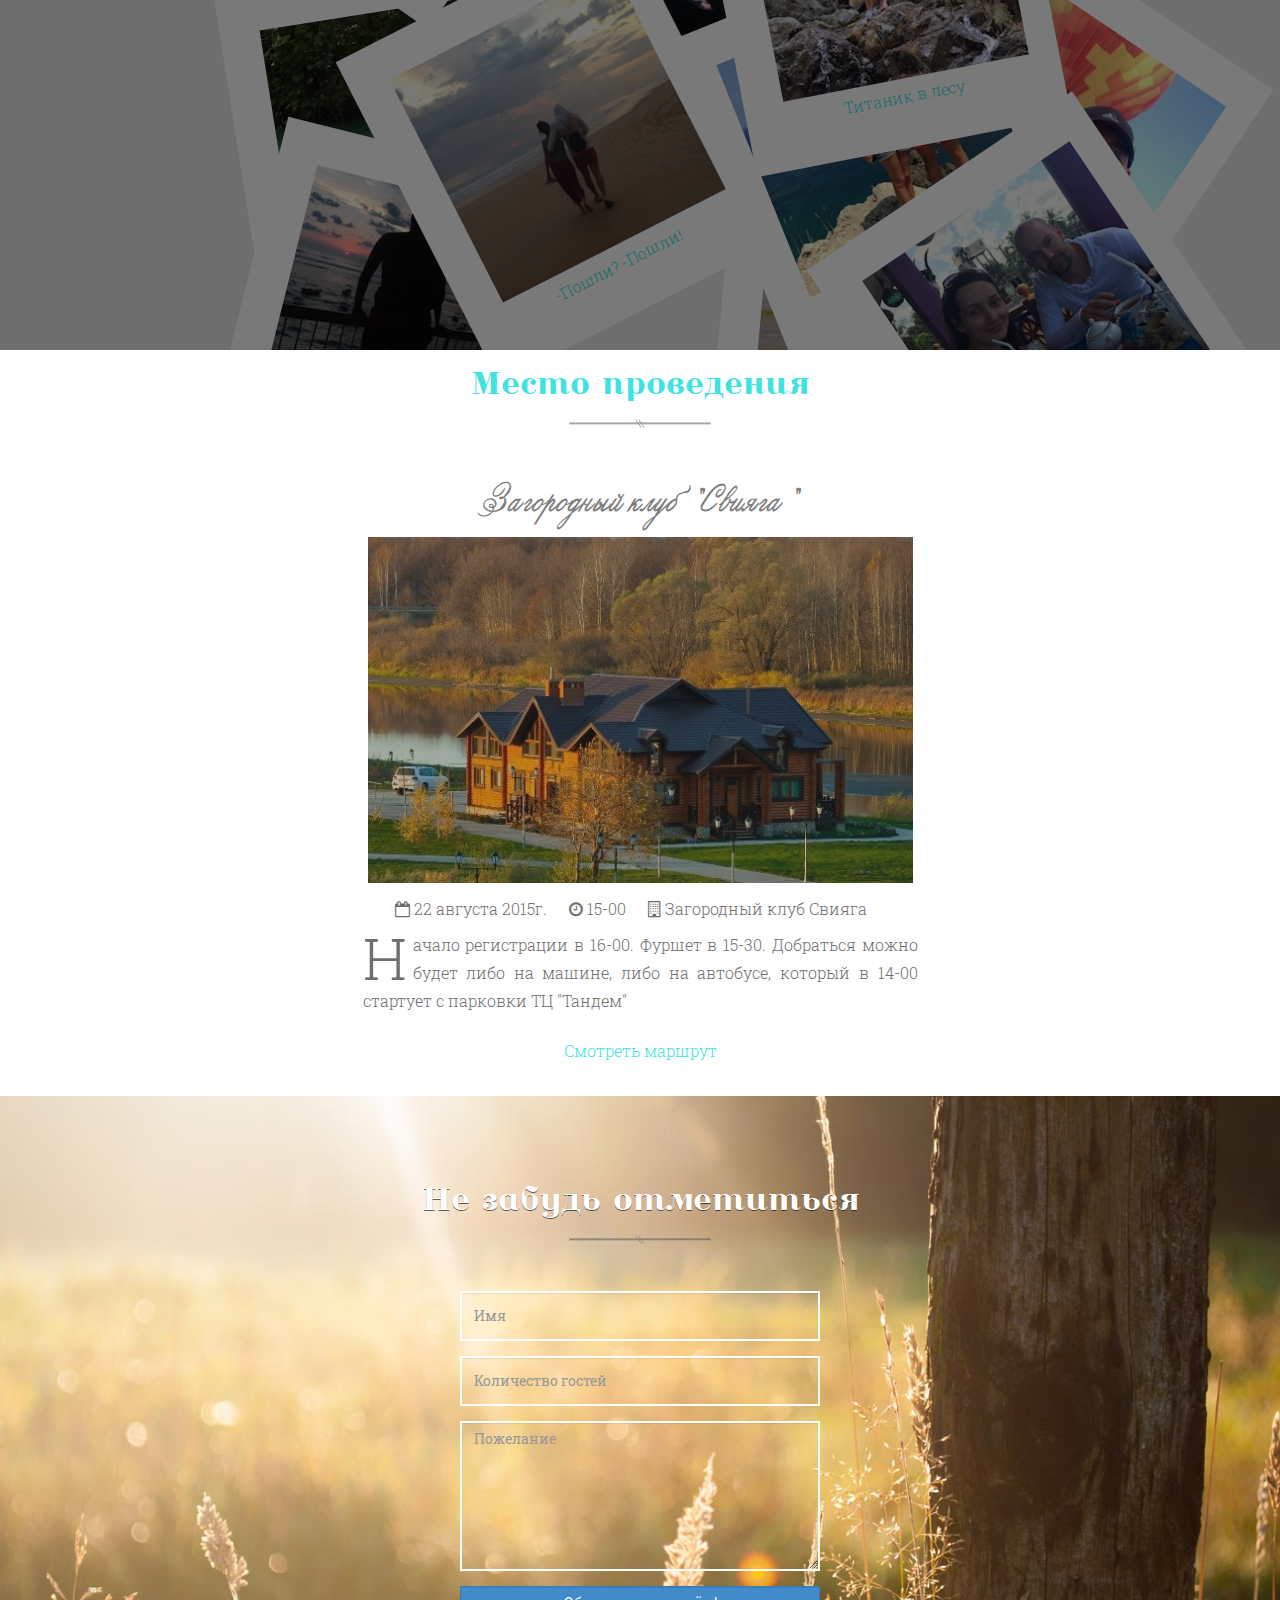
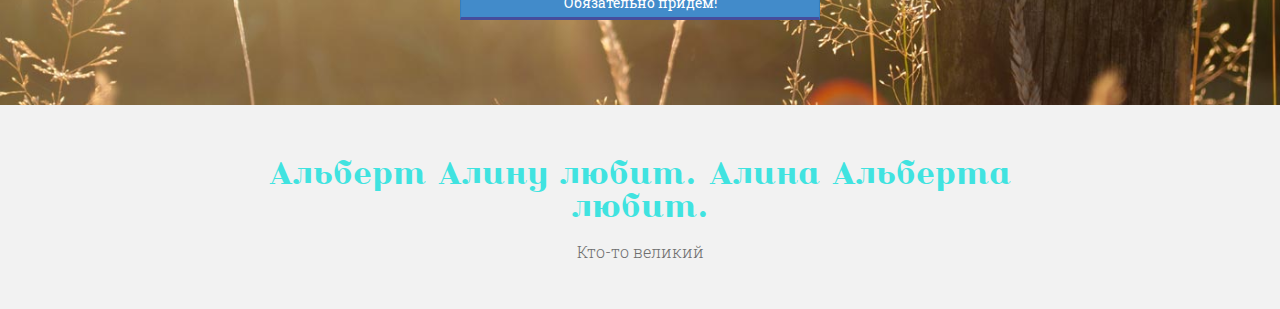
==== commit 718566bf: "changes" ====
--- a/index.html
+++ b/index.html
@@ -8,7 +8,7 @@
 	<meta name="description" content="">
 	<meta name="author" content="">
 	<link rel="shortcut icon" href="img/favicon.ico">
-	<title>Ever After - Responsive Wedding Invite Template</title>
+	<title>Наша свадьба!</title>
 	<link href="font-awesome/css/font-awesome.min.css" rel="stylesheet">
 	<link href="css/bootstrap.css" rel="stylesheet">
 
@@ -202,73 +202,73 @@
   				<figure style="-webkit-transform: translate(80px, 20px) rotate(27deg); transform: translate(80px, 20px) rotate(25deg);">
   					<a href="images/1.jpg" class="photostack-img"><img src="images/1s.jpg" alt="img01"></a>
   					<figcaption>
-  						<h2 class="photostack-title">Serenity Beach</h2>
+  						<h2 class="photostack-title">Полет на шаре</h2>
   					</figcaption>
   				</figure>
   				<figure style="-webkit-transform: translate(560px, 380px) rotate(-30deg); transform: translate(560px, 380px) rotate(0deg);">
   					<a href="images/2.jpg" class="photostack-img"><img src="images/2s.jpg" alt="img02"></a>
   					<figcaption>
-  						<h2 class="photostack-title">Happy Days</h2>
+  						<h2 class="photostack-title">Катаемся на слоне</h2>
   					</figcaption>
   				</figure>
   				<figure style="-webkit-transform: translate(720px, 200px) rotate(16deg); transform: translate(720px, 200px) rotate(-24deg);">
   					<a href="images/3.jpg" class="photostack-img"><img src="images/3s.jpg" alt="img03"></a>
   					<figcaption>
-  						<h2 class="photostack-title">Beautywood</h2>
+  						<h2 class="photostack-title">Просто вода холодная</h2>
   					</figcaption>
   				</figure>
   				<figure style="-webkit-transform: translate(80px, -160px) rotate(-1deg); transform: translate(80px, -160px) rotate(26deg);">
   					<a href="images/4.jpg" class="photostack-img"><img src="images/4s.jpg" alt="img04"></a>
   					<figcaption>
-  						<h2 class="photostack-title">Heaven of time</h2>
+  						<h2 class="photostack-title">Потому, потому что мы спортсмены</h2>
   					</figcaption>
   				</figure>
   				<figure style="-webkit-transform: translate(400px, -160px) rotate(-24deg); transform: translate(400px, -160px) rotate(25deg);">
   					<a href="images/5.jpg" class="photostack-img"><img src="images/5s.jpg" alt="img05"></a>
   					<figcaption>
-  						<h2 class="photostack-title">Speed Racer</h2>
+  						<h2 class="photostack-title">Голубая лагуна</h2>
   					</figcaption>
   				</figure>
   				<figure style="-webkit-transform: translate(80px, 380px) rotate(9deg); transform: translate(80px, 380px) rotate(10deg);">
   					<a href="images/6.jpg" class="photostack-img"><img src="images/6s.jpg" alt="img06"></a>
   					<figcaption>
-  						<h2 class="photostack-title">Forever this</h2>
+  						<h2 class="photostack-title">На фоне фотообоев</h2>
   					</figcaption>
   				</figure>
   				<figure data-dummy="" style="-webkit-transform: translate(1040px, 20px) rotate(-22deg); transform: translate(1040px, 20px) rotate(-31deg);">
-  					<a href="#" class="photostack-img"><img src="images/7s.jpg" alt="img07"></a>
-  					<figcaption>
-  						<h2 class="photostack-title">Lovely Green</h2>
+  					<a href="images/7.jpg" class="photostack-img"><img src="images/7s.jpg" alt="img07"></a>
+  					<figcaption>
+  						<h2 class="photostack-title">Эй, где солнце?</h2>
   					</figcaption>
   				</figure>
   				<figure data-dummy="" style="-webkit-transform: translate(880px, -160px) rotate(-13deg); transform: translate(880px, -160px) rotate(-15deg);">
-  					<a href="#" class="photostack-img"><img src="images/8s.jpg" alt="img08"></a>
-  					<figcaption>
-  						<h2 class="photostack-title">Wonderful</h2>
+  					<a href="images/8.jpg" class="photostack-img"><img src="images/8s.jpg" alt="img08"></a>
+  					<figcaption>
+  						<h2 class="photostack-title">Вкусно похоже было</h2>
   					</figcaption>
   				</figure>
   				<figure data-dummy="" style="-webkit-transform: translate(240px, -160px) rotate(-32deg); transform: translate(240px, -160px) rotate(-31deg);">
-  					<a href="#" class="photostack-img"><img src="images/9s.jpg" alt="img09"></a>
-  					<figcaption>
-  						<h2 class="photostack-title">Love Addict</h2>
+  					<a href="images/9.jpg" class="photostack-img"><img src="images/9s.jpg" alt="img09"></a>
+  					<figcaption>
+  						<h2 class="photostack-title">Титаник в лесу</h2>
   					</figcaption>
   				</figure>
   				<figure data-dummy="" style="-webkit-transform: translate(1040px, 200px) rotate(-30deg); transform: translate(1040px, 200px) rotate(25deg);">
-  					<a href="#" class="photostack-img"><img src="images/10s.jpg" alt="img10"></a>
-  					<figcaption>
-  						<h2 class="photostack-title">Friendship</h2>
+  					<a href="images/10.jpg" class="photostack-img"><img src="images/10s.jpg" alt="img10"></a>
+  					<figcaption>
+  						<h2 class="photostack-title">Улыбайся</h2>
   					</figcaption>
   				</figure>
   				<figure data-dummy="" style="-webkit-transform: translate(720px, 380px) rotate(20deg); transform: translate(720px, 380px) rotate(-16deg);">
-  					<a href="#" class="photostack-img"><img src="images/11s.jpg" alt="img11"></a>
-  					<figcaption>
-  						<h2 class="photostack-title">White Nights</h2>
+  					<a href="images/11.jpg" class="photostack-img"><img src="images/11s.jpg" alt="img11"></a>
+  					<figcaption>
+  						<h2 class="photostack-title">Рядом с ним не страшно</h2>
   					</figcaption>
   				</figure>
   				<figure data-dummy="" style="-webkit-transform: translate(560px, -160px) rotate(-6deg); transform: translate(560px, -160px) rotate(17deg);">
-  					<a href="#" class="photostack-img"><img src="images/12s.jpg" alt="img12"></a>
-  					<figcaption>
-  						<h2 class="photostack-title">Serendipity</h2>
+  					<a href="images/12.jpg" class="photostack-img"><img src="images/12s.jpg" alt="img12"></a>
+  					<figcaption>
+  						<h2 class="photostack-title">-Пошли? -Пошли!</h2>
   					</figcaption>
   				</figure>
   			</div>
@@ -278,27 +278,27 @@
   		<div class="white noPadding">
   			<div class="container">
   				<div class="row">
-  					<h2>Мероприятия</h2>
+  					<h2>Место проведения</h2>
   					<span class="hearts"></span>
-  					<div class="col-md-6 event">
-  						<h3>Main Ceremony</h3>
+  					<div class="col-md-6 col-md-offset-3 event">
+  						<h3>Загородный клуб "Свияга"</h3>
   						<div class="grid">
   							<a href="#">
   								<figure>
   									<img src="images/event-1.jpg">
-  									<figcaption>
+  									<!-- <figcaption>
   										<button>View</button>
-  									</figcaption>
+  									</figcaption> -->
   								</figure>
   							</a>
   						</div>
-  						<div class="event-meta"><span><i class="fa fa-calendar-o"></i> May 5, 2014</span> <span><i class="fa fa-clock-o"></i> 3:00pm - 4:00pm</span>
-  							<span> <i class="fa fa-building-o"></i> San Sebastian Parish Church</span></div>
-  							<p class="justify"><span class="dropcap">L</span>orem ipsum dolor sit amet, consectetur adipisicing elit, sed do eiusmod tempor incididunt ut labore et dolore magna aliqua. Ut enim ad minim veniam, quis nostrud exercitation ullamco laboris nisi ut aliquip ex ea commodo consequat.</p>
-  							<a href="#" class="link">View in Google Maps</a>
+  						<div class="event-meta"><span><i class="fa fa-calendar-o"></i> 22 августа 2015г.</span> <span><i class="fa fa-clock-o"></i> 15-00</span>
+  							<span> <i class="fa fa-building-o"></i> Загородный клуб Свияга</span></div>
+  							<p class="justify"><span class="dropcap">Н</span>ачало регистрации в 16-00. Фуршет в 15-30. Добраться можно будет либо на машине, либо на автобусе, который в 14-00 стартует с парковки ТЦ "Тандем"</p>
+  							<a href="https://goo.gl/4LZdKQ" target="_blank" class="link">Смотреть маршрут</a>
   							<br>
   						</div>
-  						<div class="col-md-6  event">
+  						<!-- <div class="col-md-6  event">
   							<h3>After Party</h3>
   							<div class="grid">
   								<a href="#">
@@ -316,7 +316,7 @@
   								<a href="#" class="link">View in Google Maps</a>
   								<br>
   							</div>
-  						</div>
+  						</div> -->
   					</div>
   				</div>
   				<section id="rsvp"></section>
@@ -330,42 +330,42 @@
 
 
   									<div class="form-group">
-  										<input type="text" name="name" id="name" size="30" value="" placeholder="Name" class="text-input form-control">
-  										<label class="error" for="name" id="name_error" style="display: none;">Name is required.</label>
+  										<input type="text" name="name" id="name" size="30" value="" placeholder="Имя" class="text-input form-control">
+  										<label class="error" for="name" id="name_error" style="display: none;">Необходимо заполнить</label>
   									</div>
 
-  									<div class="form-group">
+  									<!-- <div class="form-group">
   										<input type="radio" value="Will be there" id="response_accepted" name="response">
   										Will be there
   										<input type="radio" value="Won't make it" id="response_declined" name="response">
   										Won't make it
   										<label id="response_error" for="response" class="error" style="display: none;">Please select an option</label>
-  									</div>
-
-  									<div class="form-group">
+  									</div> -->
+
+  									<!-- <div class="form-group">
   										<input type="text" name="email" id="email" size="30" value="" placeholder="Email" class="text-input form-control">
   										<label class="error" for="email" id="email_error" style="display: none;">Email is required.</label>
+  									</div> -->
+
+
+  									<div class="form-group">
+  										<input type="text" name="guests" id="guests" size="30" value="" placeholder="Количество гостей" class="text-input form-control">
+  										<label class="error" for="guests" id="guests_error" style="display: none;">Необходимо заполнить</label>
   									</div>
 
 
+
+
   									<div class="form-group">
-  										<input type="text" name="guests" id="guests" size="30" value="" placeholder="No. of guests attending" class="text-input form-control">
-  										<label class="error" for="guests" id="guests_error" style="display: none;">No. of guests is required.</label>
+  										<textarea name="message" id="input-message" cols="30" placeholder="Пожелание" class="text-input form-control"></textarea>
+  										<label class="error" for="input-message" id="message_error" style="display: none;">Необходимо заполнить</label>
   									</div>
 
 
 
 
-  									<div class="form-group">
-  										<textarea name="message" id="input-message" cols="30" placeholder="Message" class="text-input form-control"></textarea>
-  										<label class="error" for="input-message" id="message_error" style="display: none;">Message is required.</label>
-  									</div>
-
-
-
-
   									<div class="form-group af-outer af-required">
-  										<input type="submit" name="submit" class="form-button btn btn-primary form-control" id="submit_btn" value="Submit">
+  										<input type="submit" name="submit" class="form-button btn btn-primary form-control" id="submit_btn" value="Обязательно придём!">
   									</div>
   								</div>
   							</form>
--- a/css/component.css
+++ b/css/component.css
@@ -4,7 +4,10 @@
 .photostack > div{width:100%;height:100%;margin:0 auto;}
 .photostack figure{width:320px;height:360px;position:relative;display:inline-block;background:#fff;padding:40px;text-align:center;margin:5px;}
 .js .photostack figure{position:absolute;display:block;margin:0;}
-.photostack figcaption h2{margin:20px 0 0 0;color:#a7a0a2;font-size:16px;}
+.photostack figcaption h2{  margin: 20px 0 0 0;
+  color: #40e3e0;
+  font-size: 16px;
+  font-family: inherit;}
 .photostack-img{outline:none;display:block;width:240px;height:240px;background:#f9f9f9;}
 .photostack-back{display:none;position:absolute;width:100%;height:100%;top:0;left:0;background:#fff;font-family:"Give You Glory", cursive;color:#a7a0a2;padding:50px 40px;text-align:left;font-size:22px;line-height:1.25;}
 .photostack-back p{margin:0;}
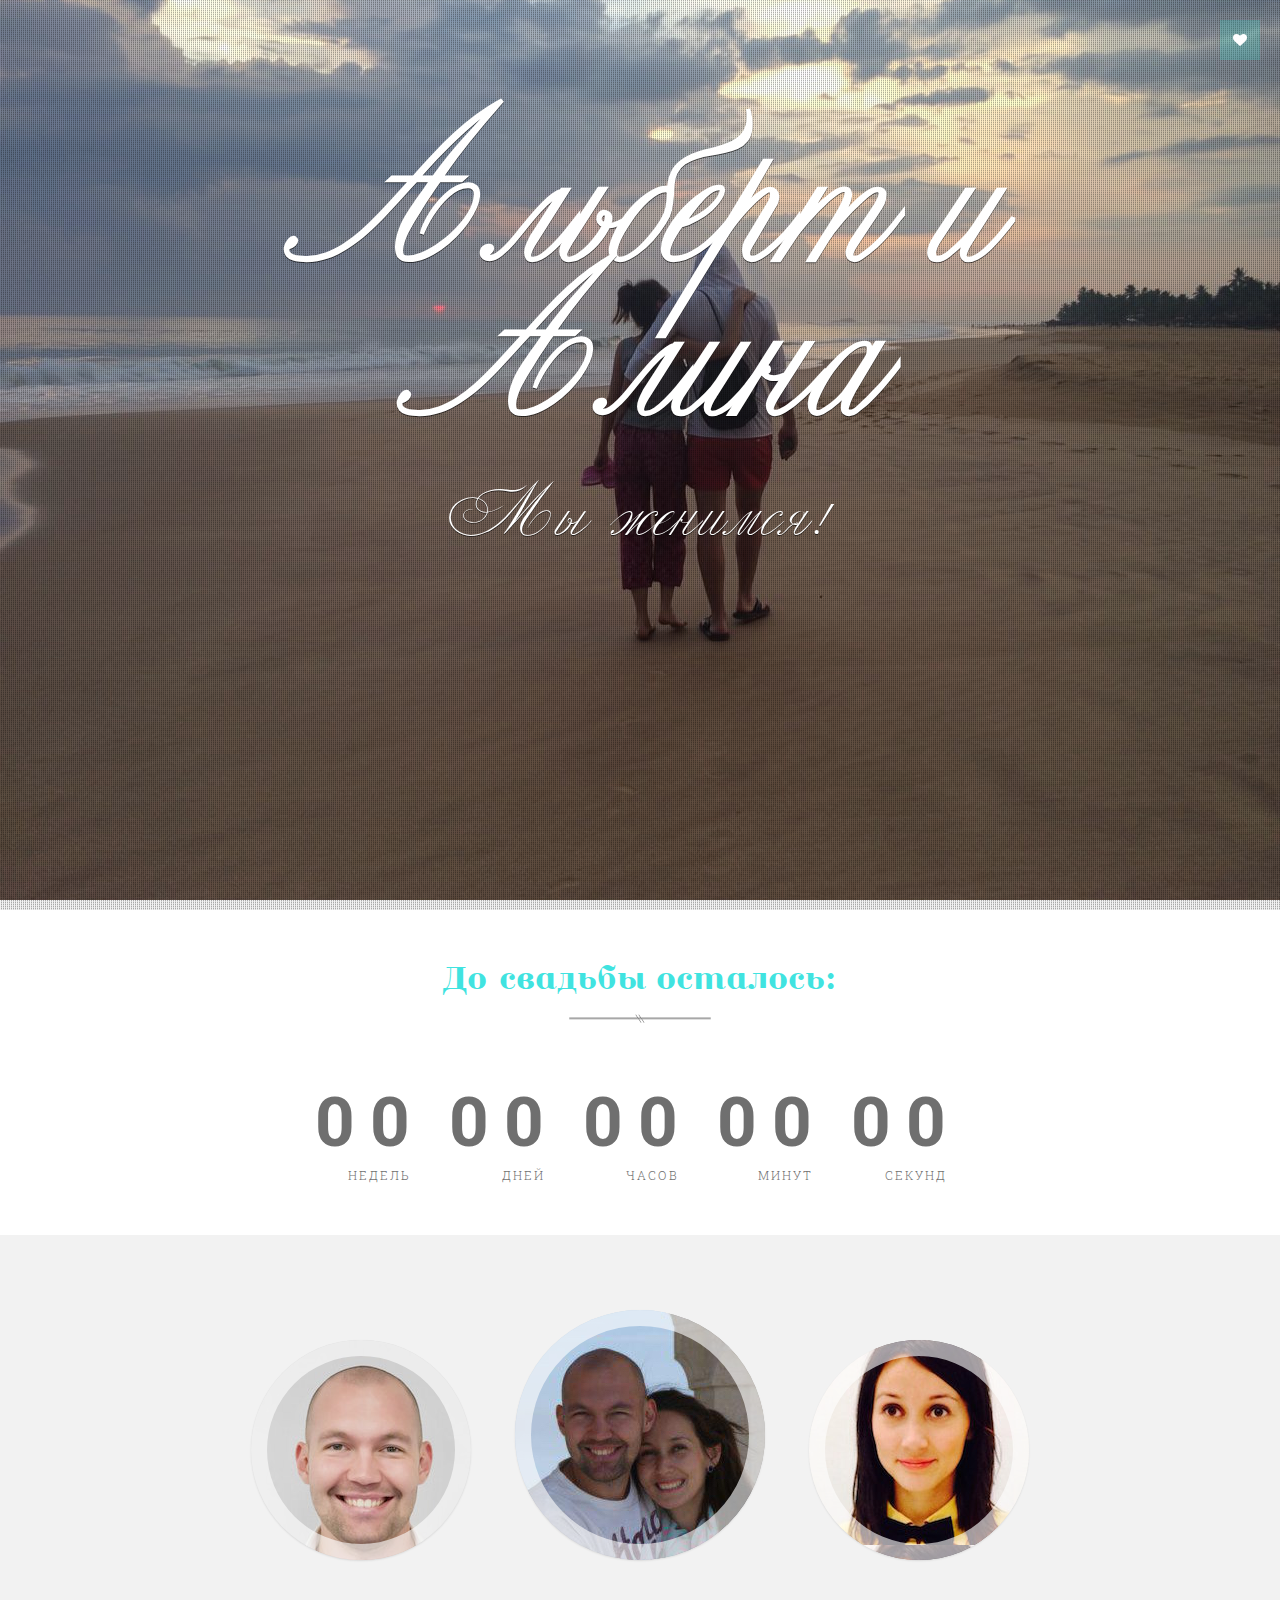
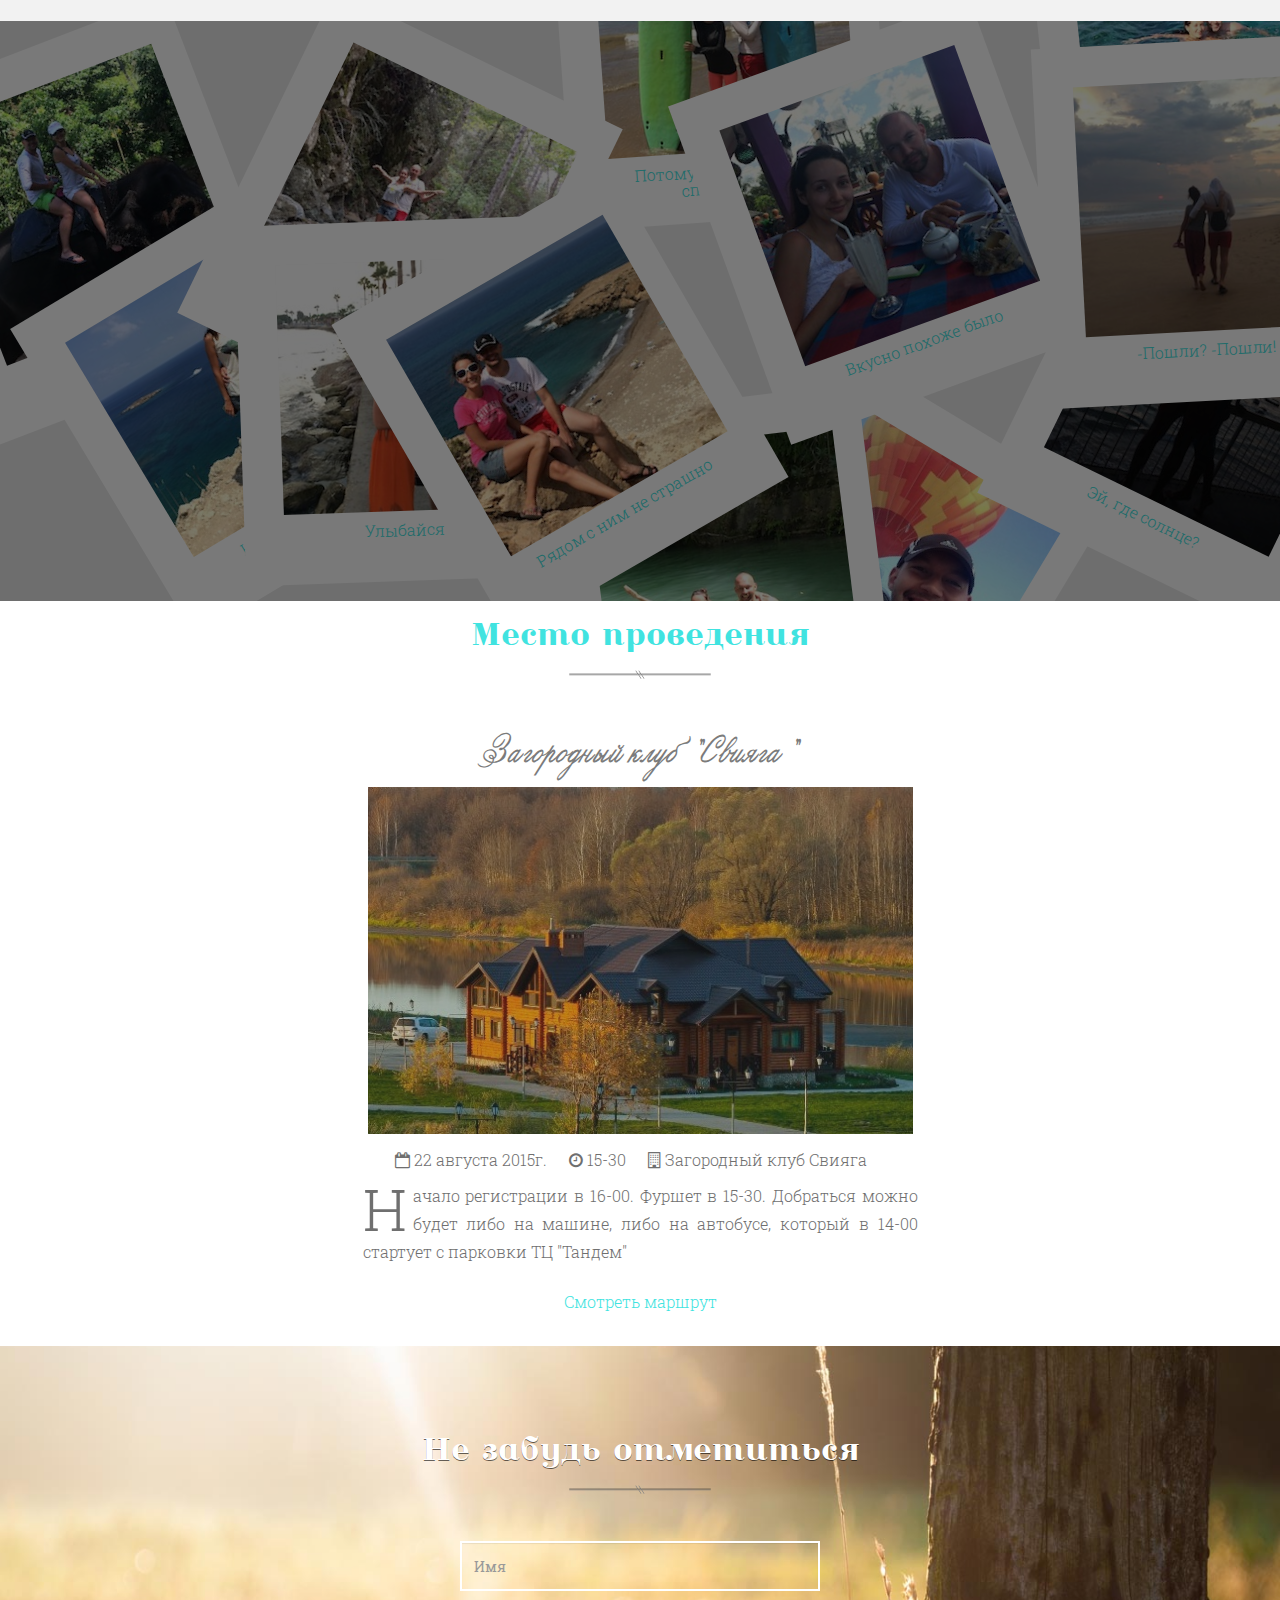
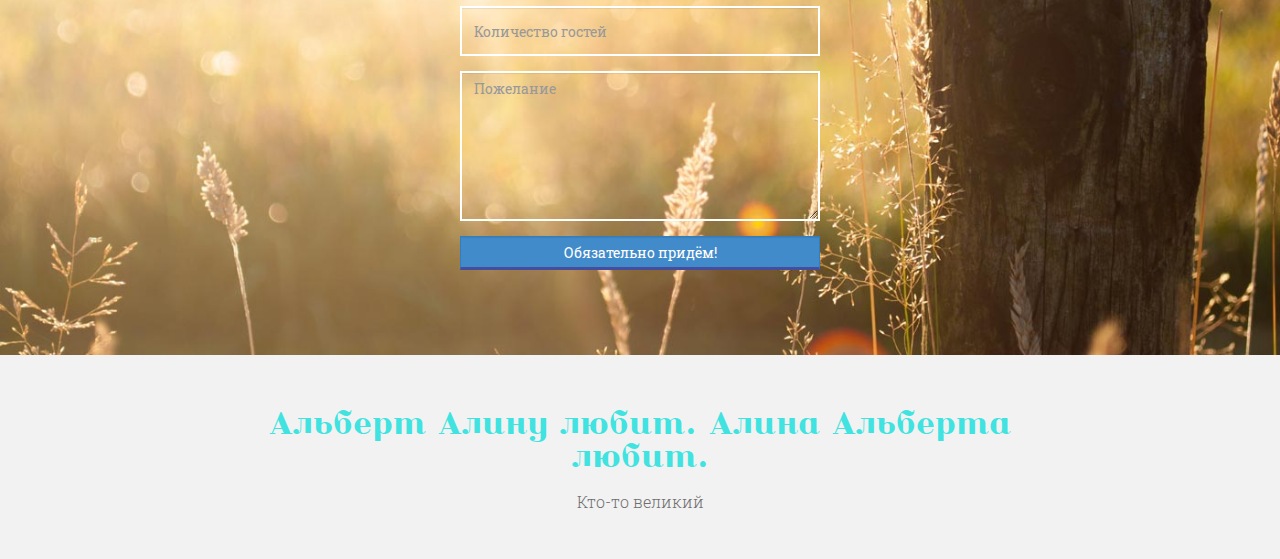
==== commit 98a47b8c: "changes" ====
--- a/index.html
+++ b/index.html
@@ -39,9 +39,9 @@
   			<a href="#home" class="smoothScroll">К началу</a>
   			<a href="#story" class="smoothScroll">Лавстори</a>
   			<a href="#gallery" class="smoothScroll">Фотогалерея</a>
-  			<a href="#events" class="smoothScroll">События</a>
-  			<a href="#rsvp" class="smoothScroll">Ты придешь?</a>
-  			<a href="#gifts" class="smoothScroll">Подарки</a>
+  			<a href="#events" class="smoothScroll">Место проведения</a>
+  			<a href="#rsvp" class="smoothScroll">Напиши нам</a>
+  			
   		</div>
   		<div id="menuToggle"><i class="fa fa-heart"></i></div>
   	</nav>
@@ -137,7 +137,7 @@
   			</div>
   		</div>
   	</div>
-  	<div class="white">
+  <!-- 	<div class="white">
   		<div class="container">
   			<div class="row">
   				<div class="col-lg-8 col-lg-offset-2">
@@ -151,7 +151,28 @@
   							<div class="arrowpart"></div>
   							<div class="exCon">
   								<h3>First Date</h3>
-  								<p><span class="dropcap">N</span>am liber tempor cum soluta nobis eleifend option congue nihil imperdiet doming id quom placerat facer possim assum. Typi non habent claritatem insitam; est usus legentis in iis qui faorum claritatem. Investigationes demonstraverunt lectores legere me lius quod ii legunt saepius.</p>
+  								<p>
+                    <span class="dropcap">Р</span>аз проснувшись рано утром,
+                                          
+                                         Алина - девочка простая,
+                                         Красивая, словно на небе луна
+                                         На работе рук не покладая,
+                                         Программиста искала она!
+
+                                         Альберт - мальчишка простой,
+                                         Он КГУшник, а не КАИст,
+
+
+                                         Джинсы, футболка и красный диплом,
+                                         
+
+
+
+                                          Просто так всё начиналось,
+                                          Если, друг, ты подзабыл
+
+                                          Программист ей нужен был!
+                  </p>
   							</div>
   						</div>
   					</div>
@@ -194,7 +215,7 @@
   				</div>
   			</div>
   		</div>
-  	</div>
+  	</div> -->
   	<section id="gallery"></section>
   	<div class="darkgrey">
   		<section id="photostack" class="photostack photostack-start">
@@ -292,7 +313,7 @@
   								</figure>
   							</a>
   						</div>
-  						<div class="event-meta"><span><i class="fa fa-calendar-o"></i> 22 августа 2015г.</span> <span><i class="fa fa-clock-o"></i> 15-00</span>
+  						<div class="event-meta"><span><i class="fa fa-calendar-o"></i> 22 августа 2015г.</span> <span><i class="fa fa-clock-o"></i> 15-30</span>
   							<span> <i class="fa fa-building-o"></i> Загородный клуб Свияга</span></div>
   							<p class="justify"><span class="dropcap">Н</span>ачало регистрации в 16-00. Фуршет в 15-30. Добраться можно будет либо на машине, либо на автобусе, который в 14-00 стартует с парковки ТЦ "Тандем"</p>
   							<a href="https://goo.gl/4LZdKQ" target="_blank" class="link">Смотреть маршрут</a>
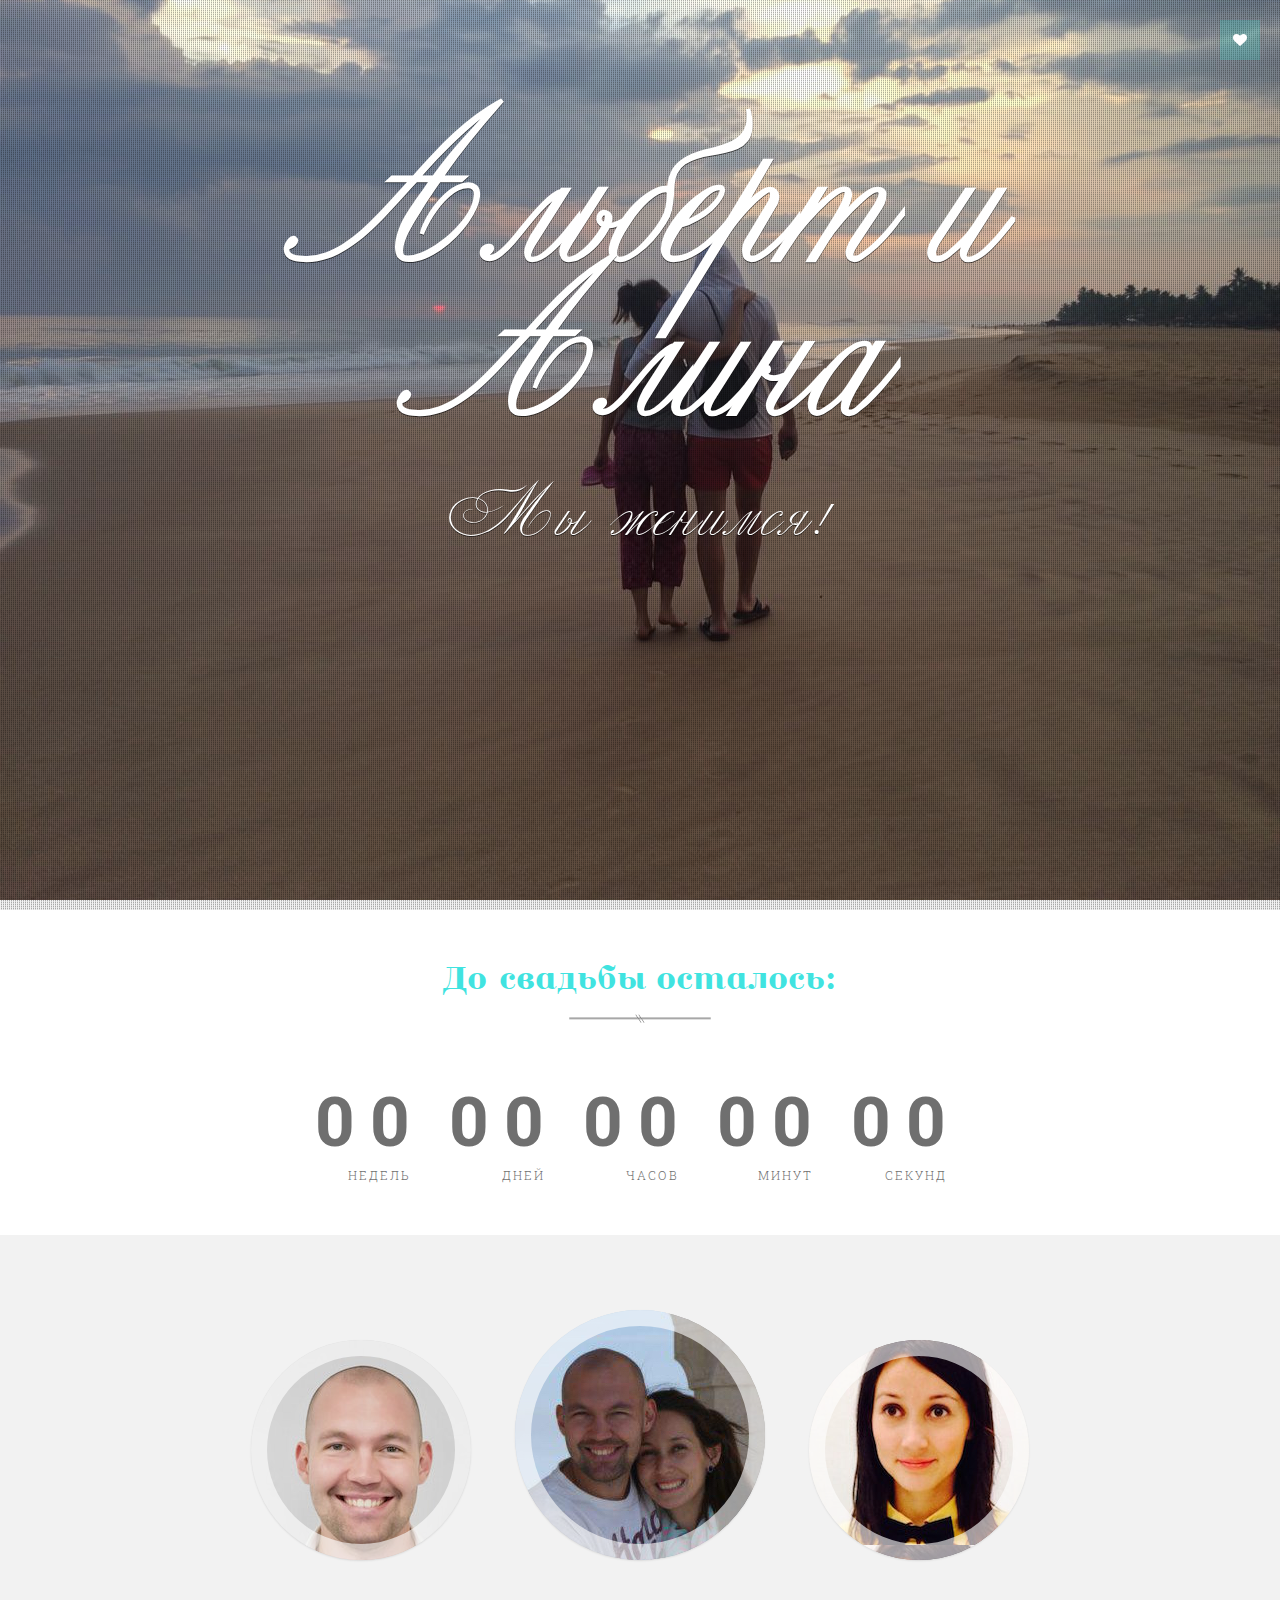
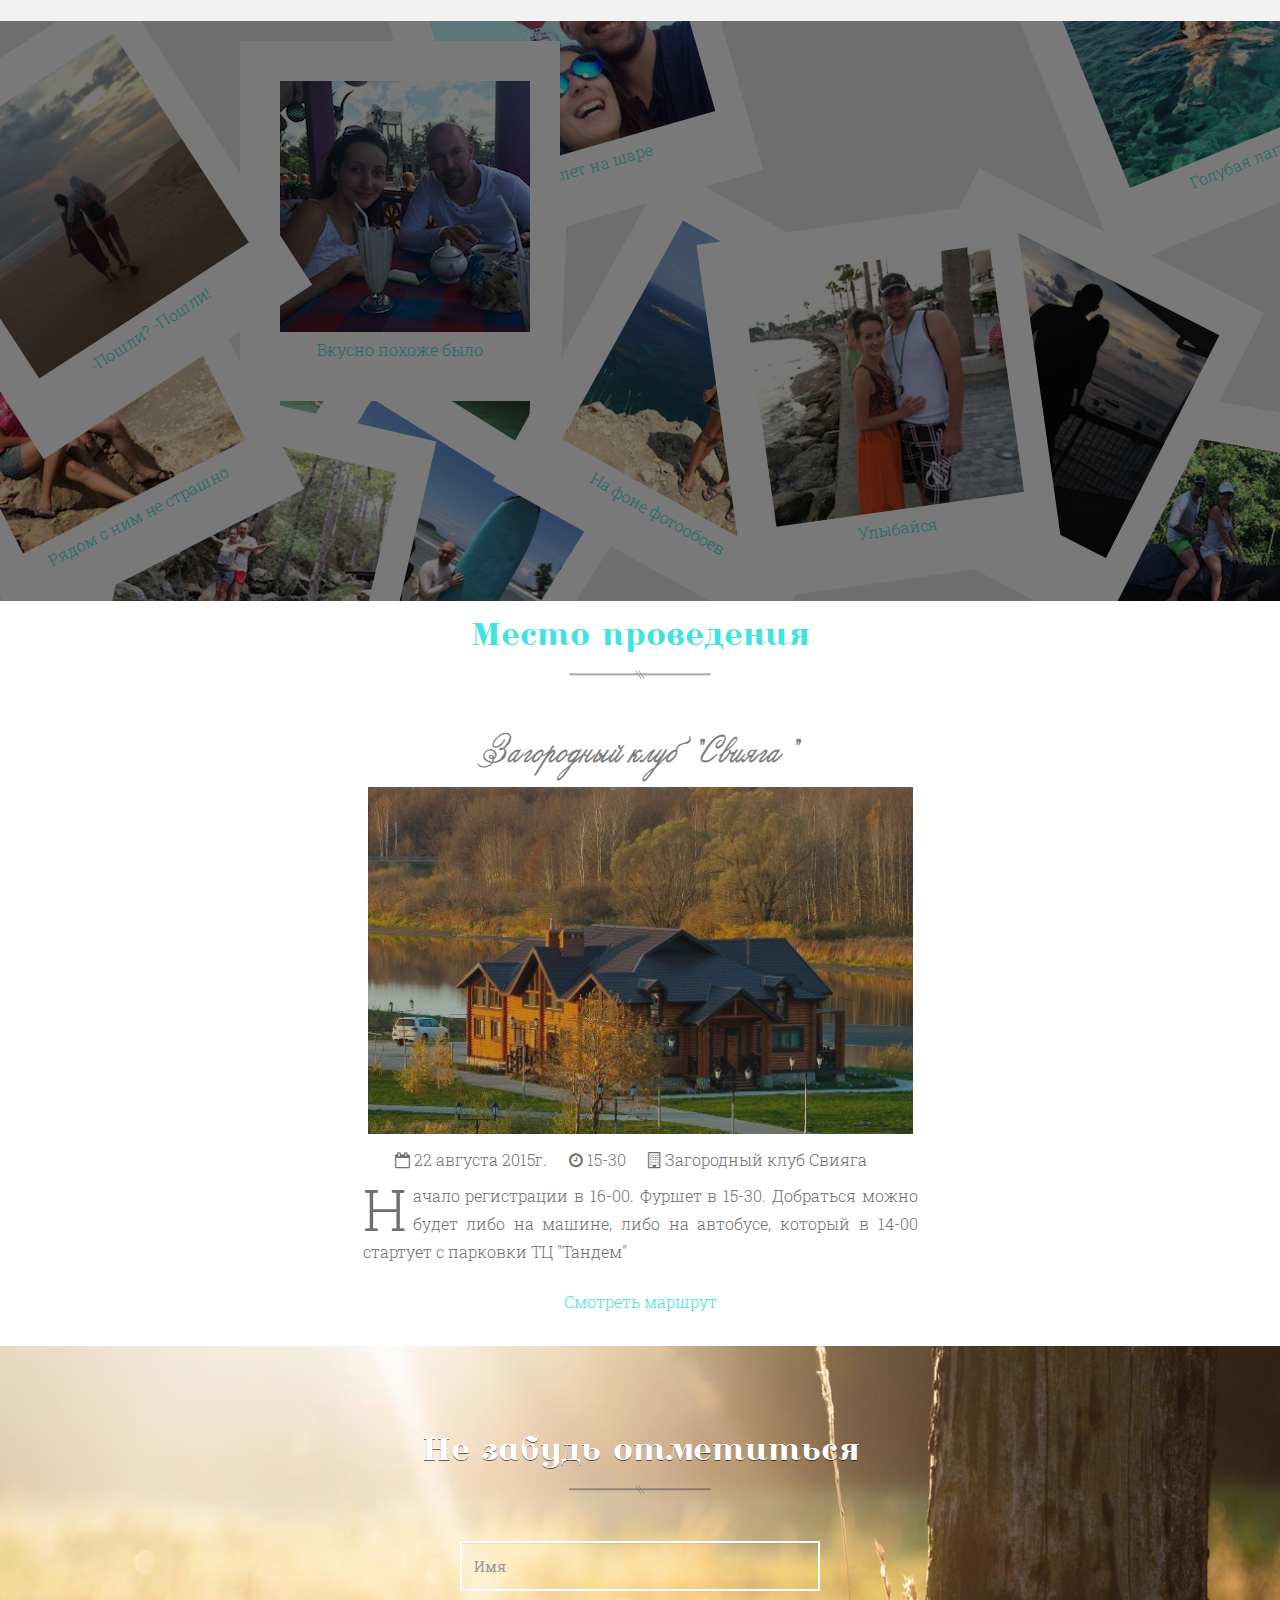
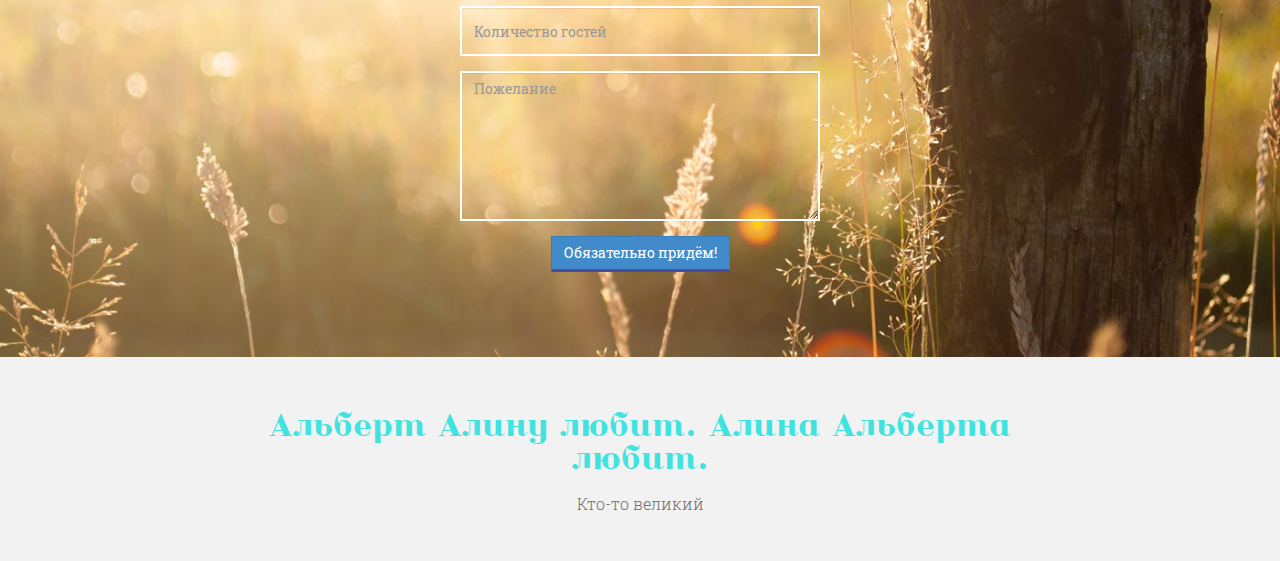
==== commit ef1f0d26: "changes in my site" ====
--- a/index.html
+++ b/index.html
@@ -8,7 +8,7 @@
 	<meta name="description" content="">
 	<meta name="author" content="">
 	<link rel="shortcut icon" href="img/favicon.ico">
-	<title>Наша свадьба!</title>
+	<title>Альберт и Алина!</title>
 	<link href="font-awesome/css/font-awesome.min.css" rel="stylesheet">
 	<link href="css/bootstrap.css" rel="stylesheet">
 
@@ -352,8 +352,7 @@
 
   									<div class="form-group">
   										<input type="text" name="name" id="name" size="30" value="" placeholder="Имя" class="text-input form-control">
-  										<label class="error" for="name" id="name_error" style="display: none;">Необходимо заполнить</label>
-  									</div>
+										</div>
 
   									<!-- <div class="form-group">
   										<input type="radio" value="Will be there" id="response_accepted" name="response">
@@ -371,23 +370,23 @@
 
   									<div class="form-group">
   										<input type="text" name="guests" id="guests" size="30" value="" placeholder="Количество гостей" class="text-input form-control">
-  										<label class="error" for="guests" id="guests_error" style="display: none;">Необходимо заполнить</label>
-  									</div>
+										</div>
 
 
 
 
   									<div class="form-group">
   										<textarea name="message" id="input-message" cols="30" placeholder="Пожелание" class="text-input form-control"></textarea>
-  										<label class="error" for="input-message" id="message_error" style="display: none;">Необходимо заполнить</label>
+										</div>
+
+
+
+
+  									<div class="form-group af-outer af-required">
+  										<input type="submit" name="submit" class="form-button btn btn-primary" id="submit_btn" value="Обязательно придём!">
   									</div>
-
-
-
-
-  									<div class="form-group af-outer af-required">
-  										<input type="submit" name="submit" class="form-button btn btn-primary form-control" id="submit_btn" value="Обязательно придём!">
-  									</div>
+                    <div class="alert alert-success" role="alert" id="sAlert" hidden="true">Спасибо! Сообщение успешно отправлено!</div>
+                    <div class="alert alert-warning" role="alert" id="alert" hidden="true">Необходимо заполнить все поля!</div>
   								</div>
   							</form>
   						</div>
@@ -416,4 +415,7 @@
   				<script src="js/photostack.js"></script>
   				<script src="js/main.js"></script>
 
-  				<ul id="supersized"></ul></body></html>+  				<ul id="supersized"></ul>
+
+        </body>
+      </html>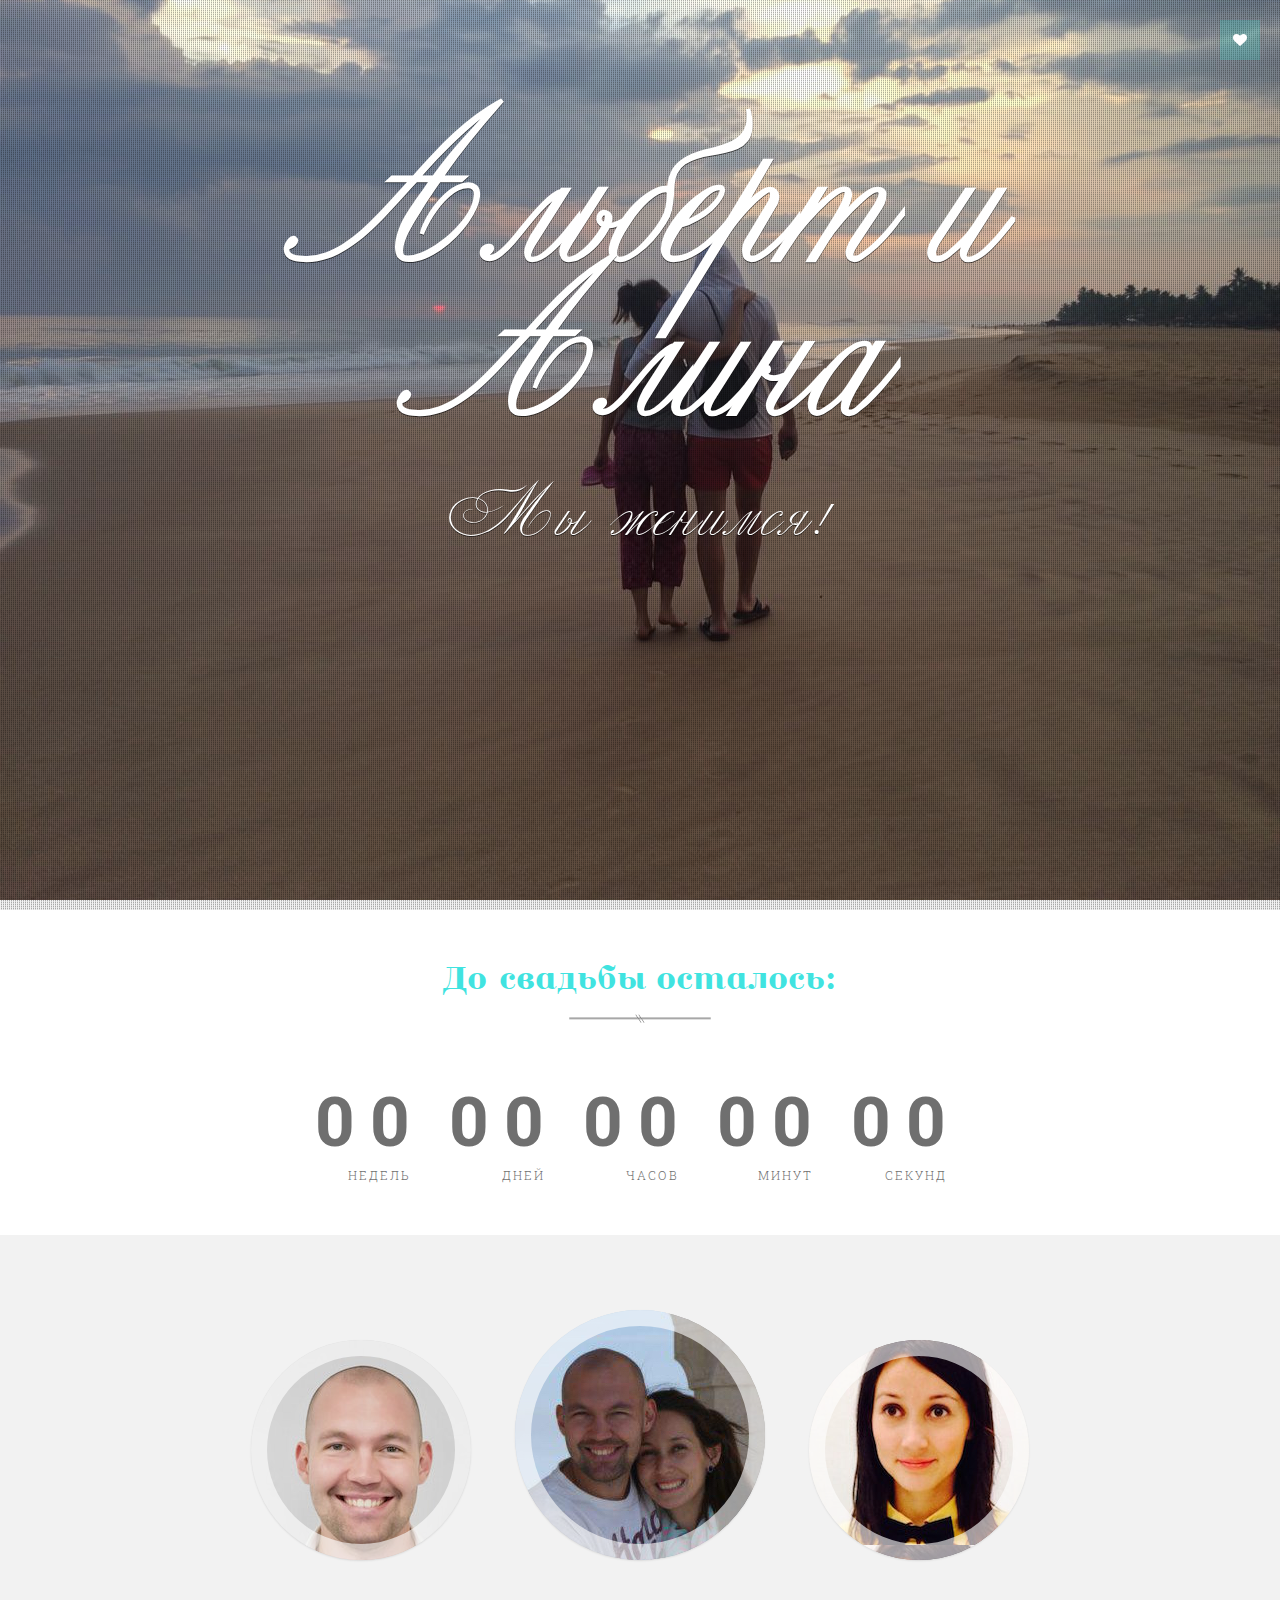
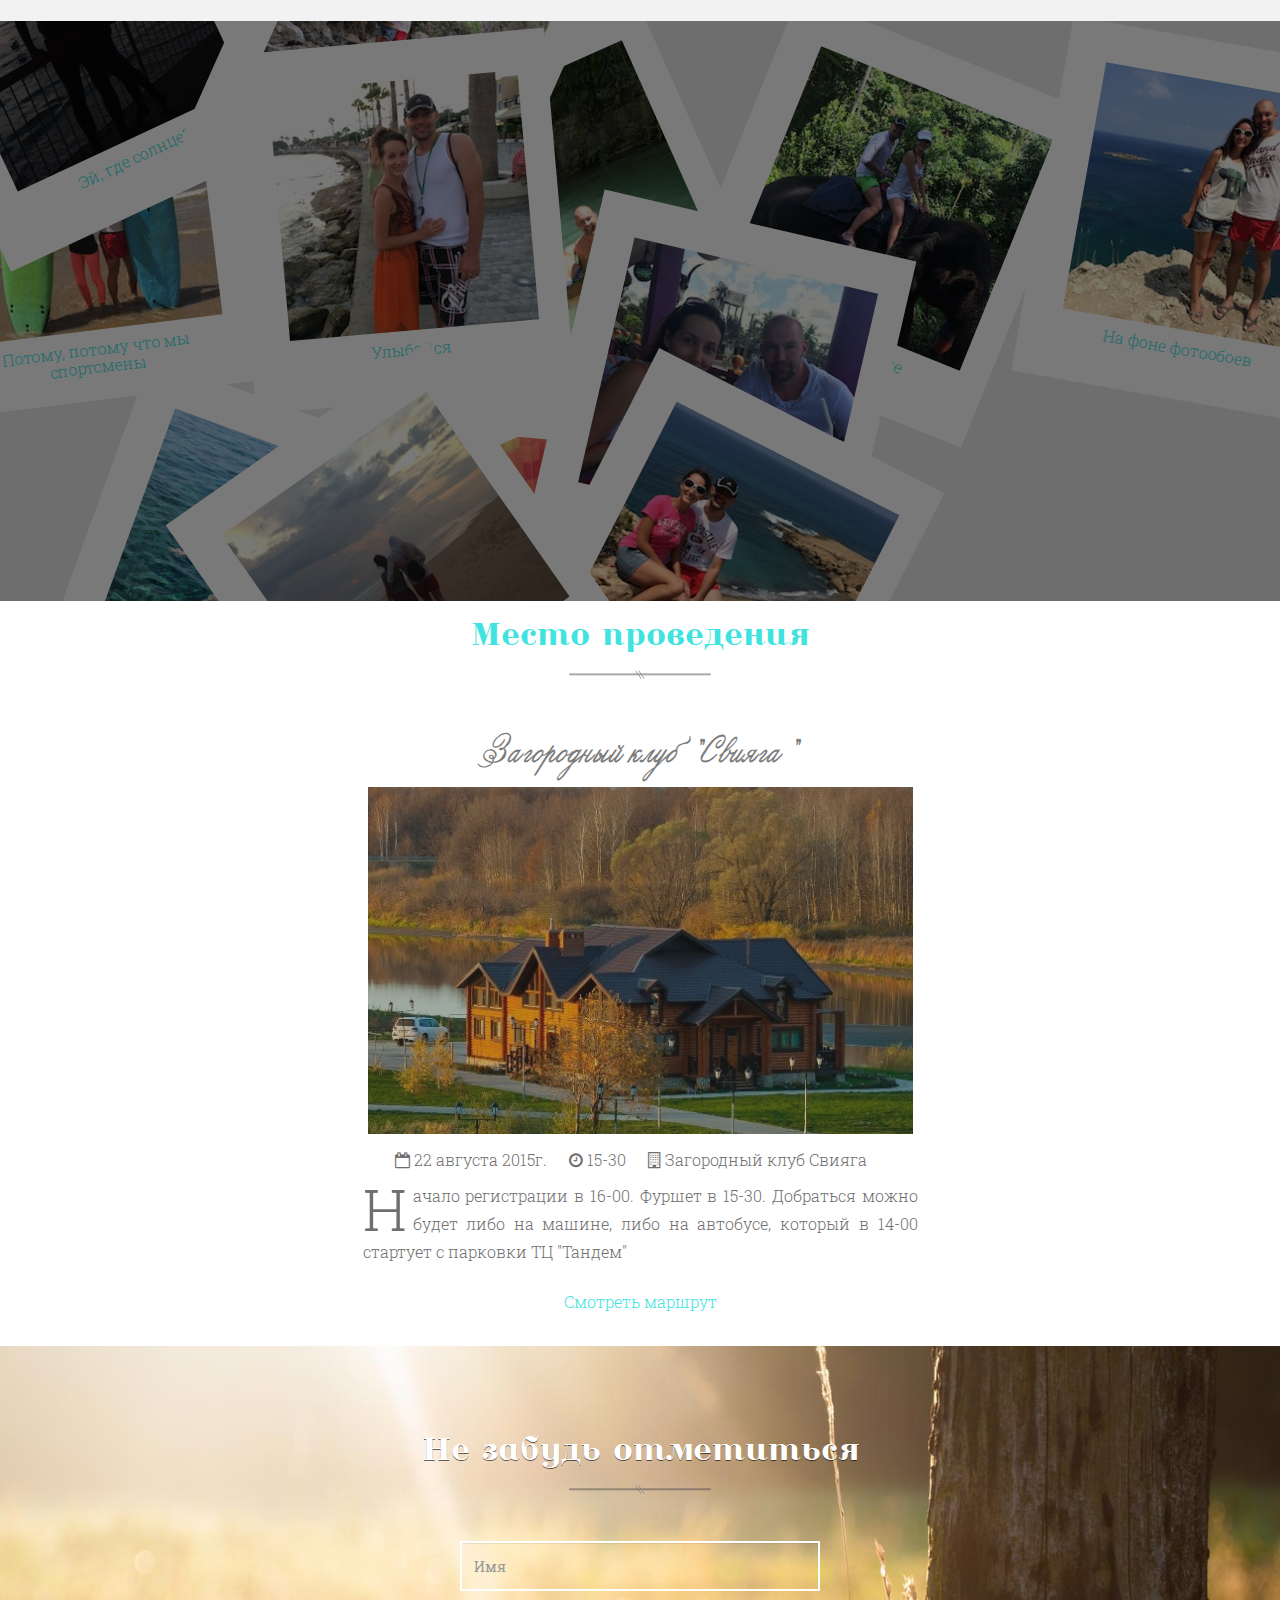
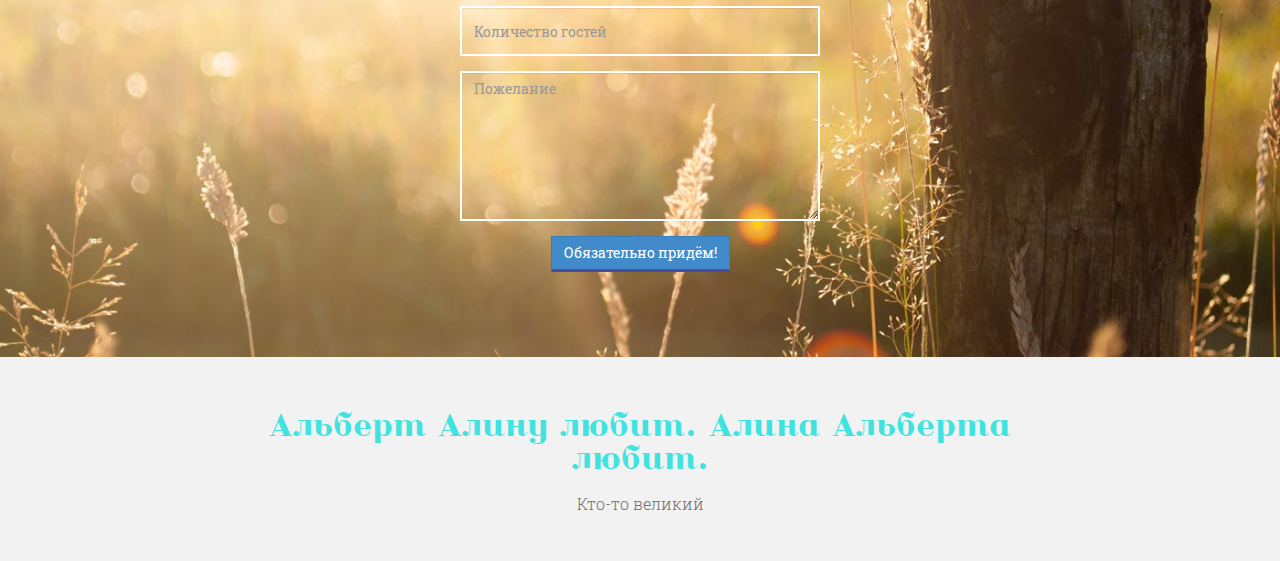
==== commit 07566e74: "changes in my site" ====
--- a/index.html
+++ b/index.html
@@ -153,25 +153,7 @@
   								<h3>First Date</h3>
   								<p>
                     <span class="dropcap">Р</span>аз проснувшись рано утром,
-                                          
-                                         Алина - девочка простая,
-                                         Красивая, словно на небе луна
-                                         На работе рук не покладая,
-                                         Программиста искала она!
-
-                                         Альберт - мальчишка простой,
-                                         Он КГУшник, а не КАИст,
-
-
-                                         Джинсы, футболка и красный диплом,
-                                         
-
-
-
-                                          Просто так всё начиналось,
-                                          Если, друг, ты подзабыл
-
-                                          Программист ей нужен был!
+                                      
                   </p>
   							</div>
   						</div>
@@ -411,7 +393,7 @@
   				<script src="js/jquery.magnific-popup.min.js"></script>
   				<script src="js/supersized.3.2.7.min.js"></script>
   				<script src="js/classie.js"></script>
-  				<script src="js/ajax-mail.js"></script>
+  				
   				<script src="js/photostack.js"></script>
   				<script src="js/main.js"></script>
 
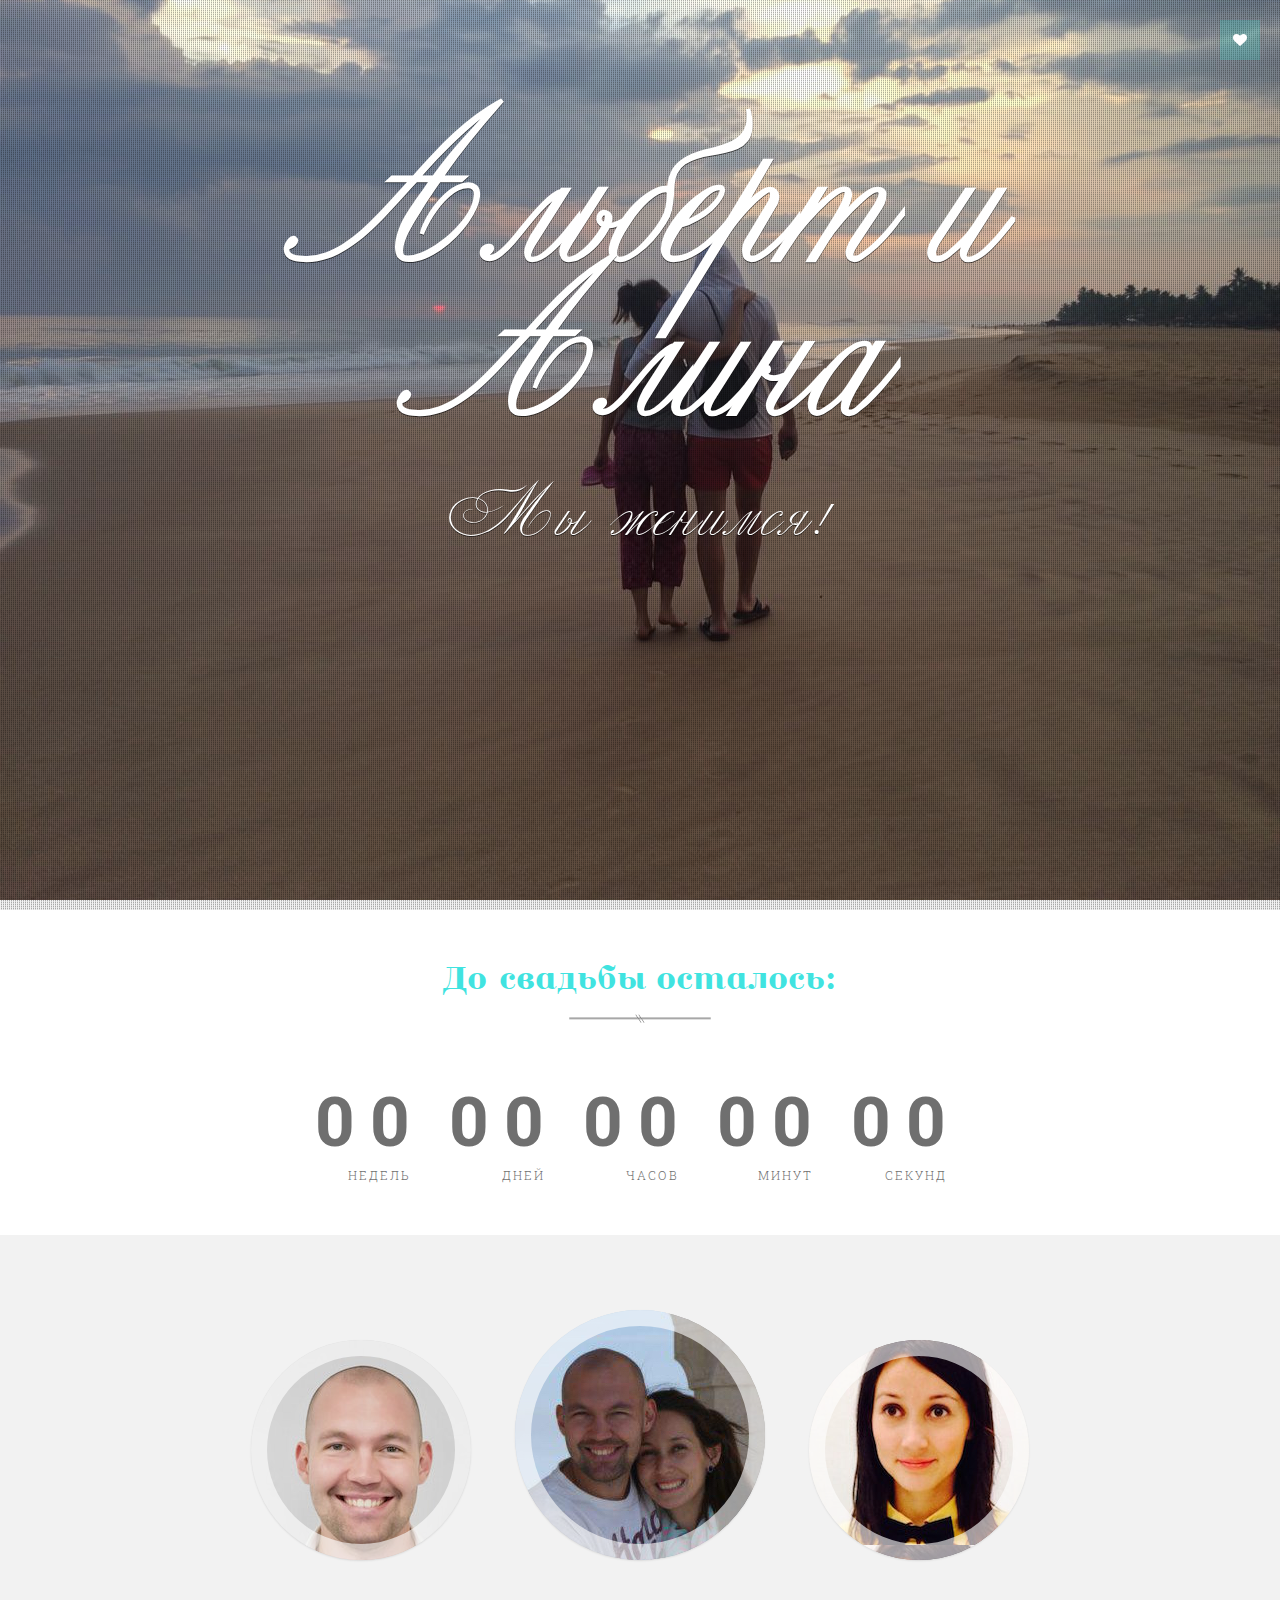
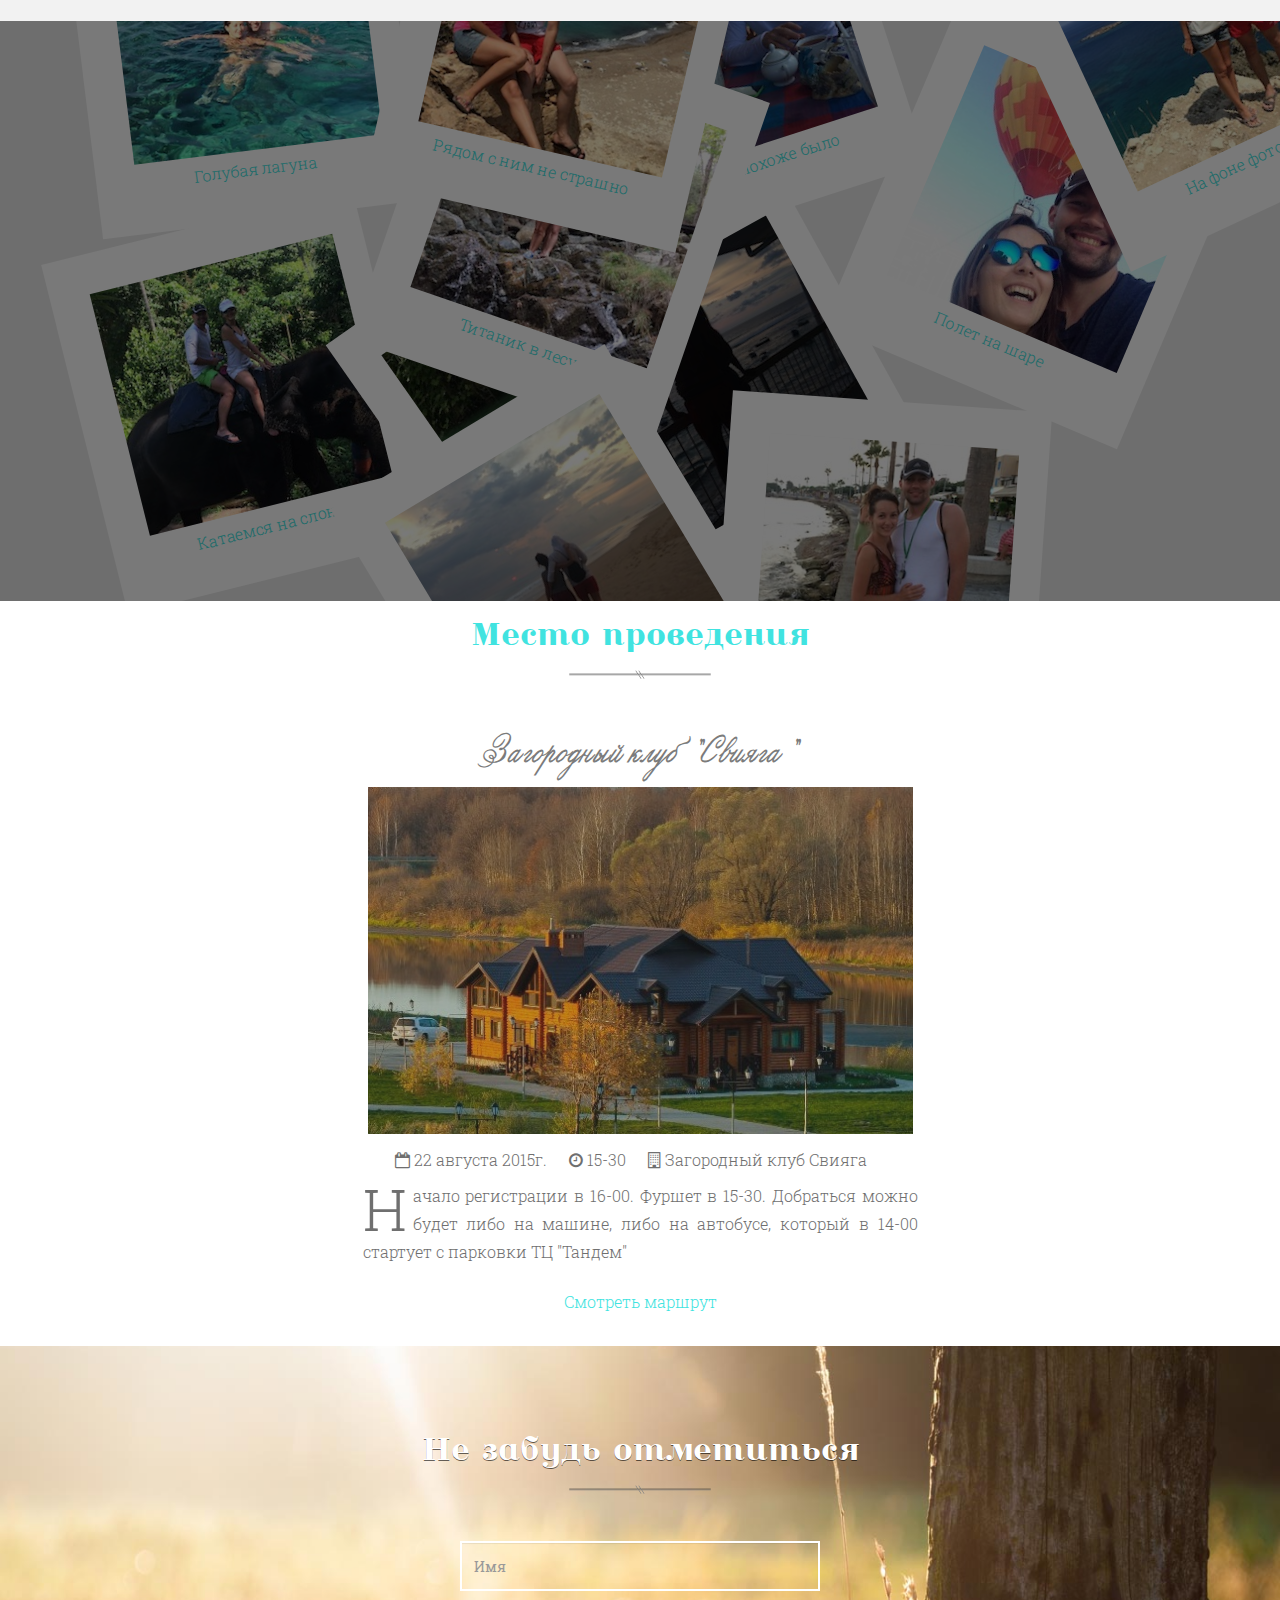
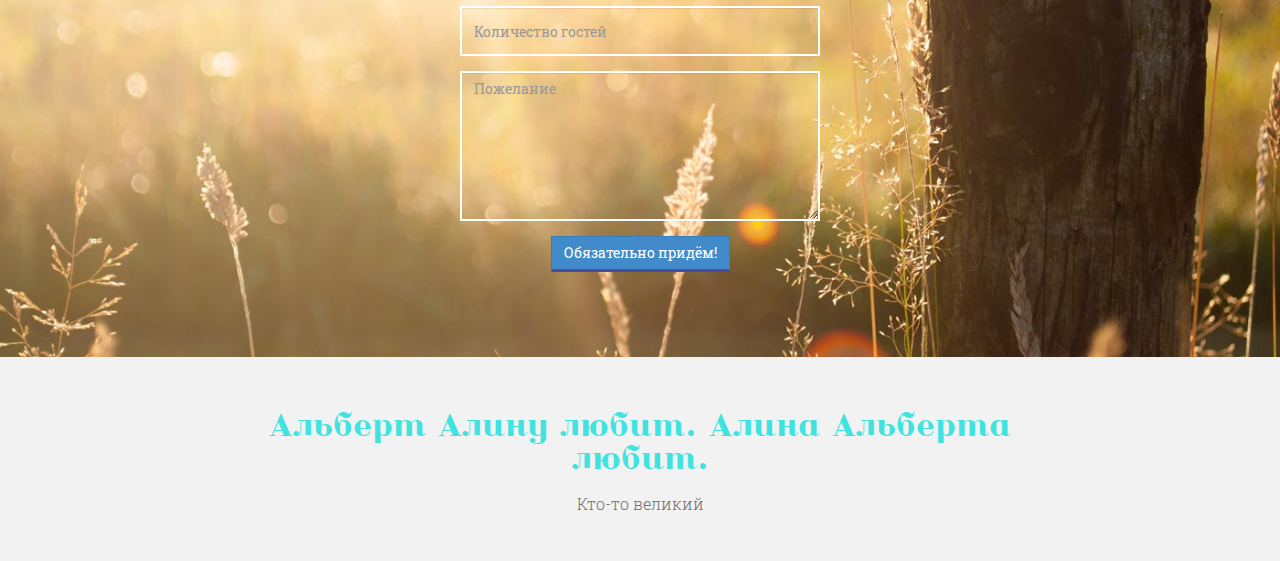
==== commit 22405e69: "changes in my site" ====
--- a/index.html
+++ b/index.html
@@ -393,7 +393,7 @@
   				<script src="js/jquery.magnific-popup.min.js"></script>
   				<script src="js/supersized.3.2.7.min.js"></script>
   				<script src="js/classie.js"></script>
-  				
+  				<script src="js/ajax-mail.js"></script>
   				<script src="js/photostack.js"></script>
   				<script src="js/main.js"></script>
 
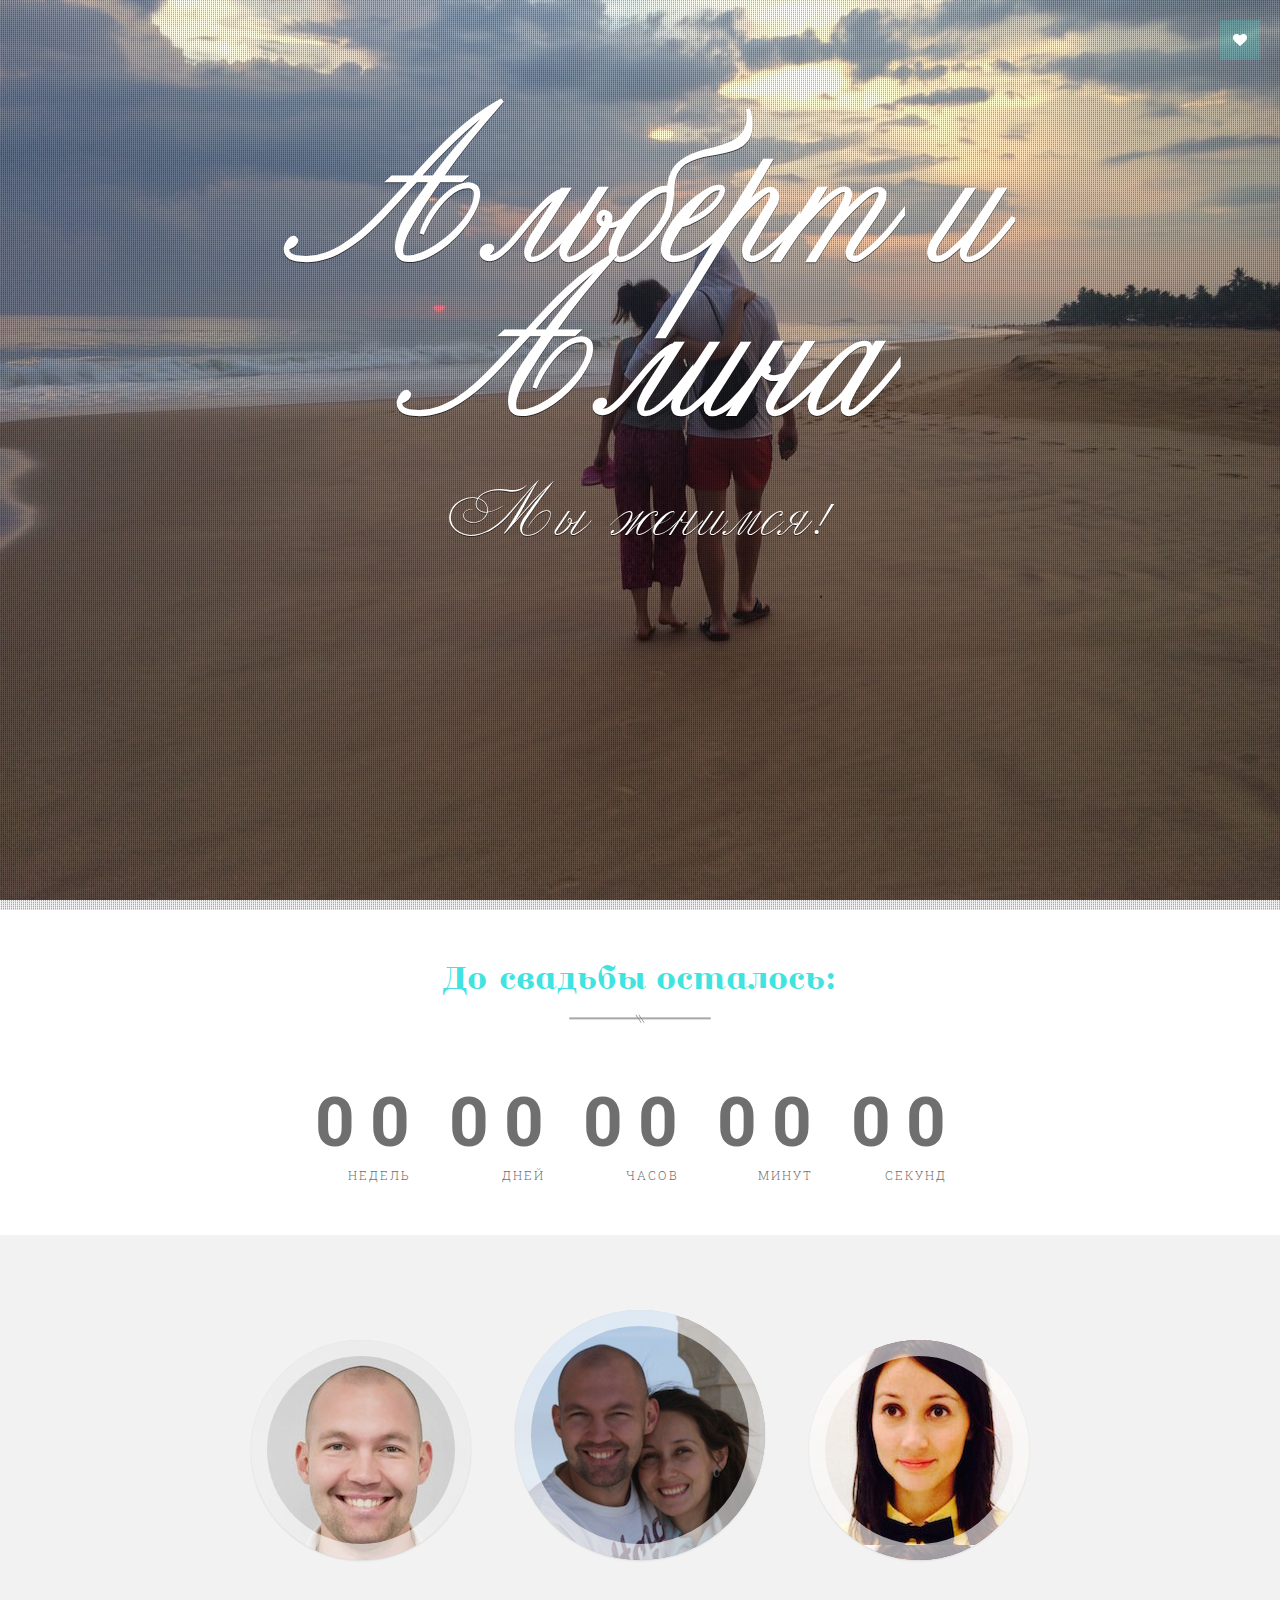
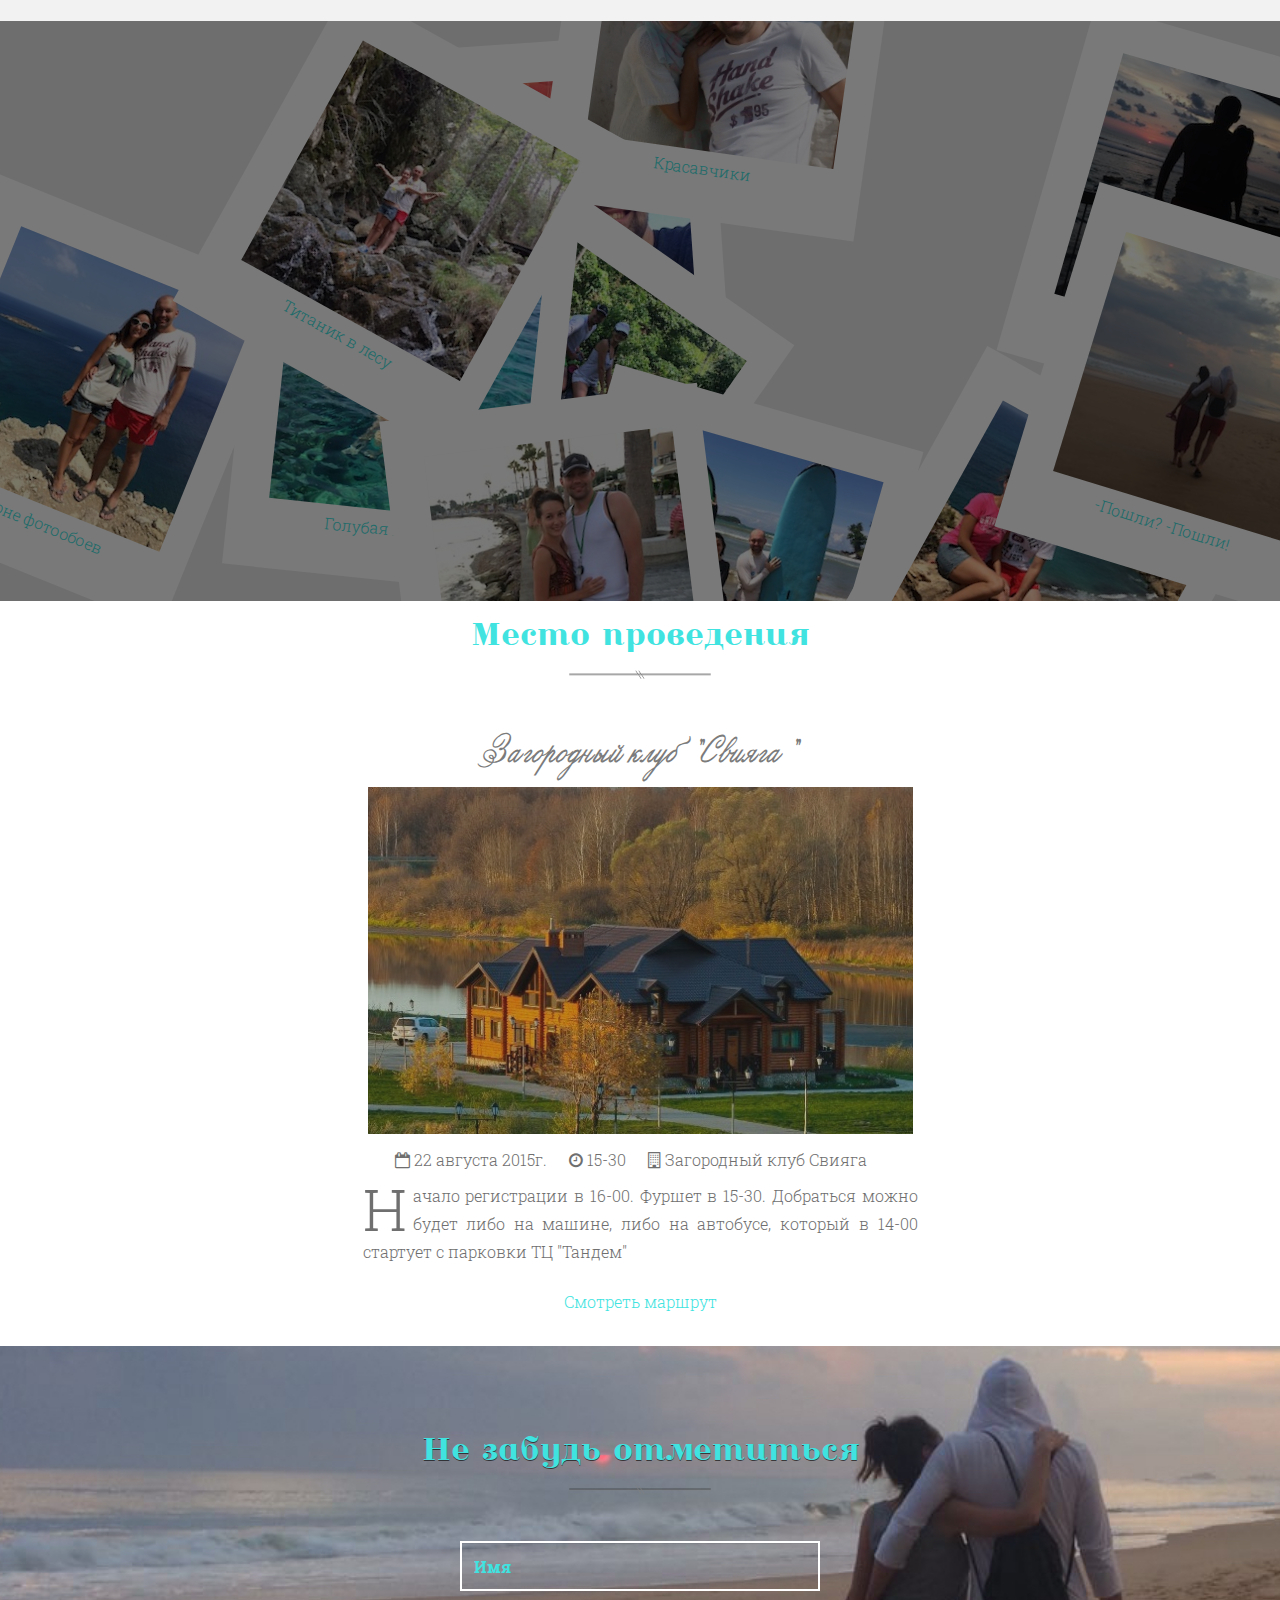
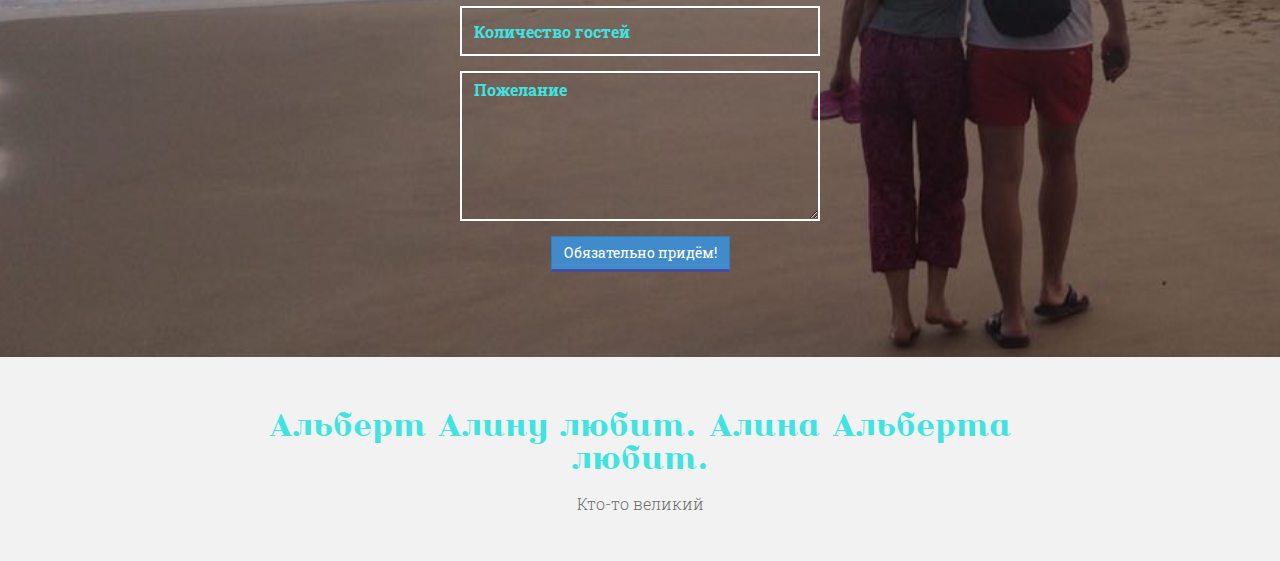
==== commit 445f0a10: "changes in my site" ====
--- a/index.html
+++ b/index.html
@@ -217,7 +217,7 @@
   				<figure style="-webkit-transform: translate(720px, 200px) rotate(16deg); transform: translate(720px, 200px) rotate(-24deg);">
   					<a href="images/3.jpg" class="photostack-img"><img src="images/3s.jpg" alt="img03"></a>
   					<figcaption>
-  						<h2 class="photostack-title">Просто вода холодная</h2>
+  						<h2 class="photostack-title">Красавчики</h2>
   					</figcaption>
   				</figure>
   				<figure style="-webkit-transform: translate(80px, -160px) rotate(-1deg); transform: translate(80px, -160px) rotate(26deg);">
@@ -244,12 +244,12 @@
   						<h2 class="photostack-title">Эй, где солнце?</h2>
   					</figcaption>
   				</figure>
-  				<figure data-dummy="" style="-webkit-transform: translate(880px, -160px) rotate(-13deg); transform: translate(880px, -160px) rotate(-15deg);">
+<!--   				<figure data-dummy="" style="-webkit-transform: translate(880px, -160px) rotate(-13deg); transform: translate(880px, -160px) rotate(-15deg);">
   					<a href="images/8.jpg" class="photostack-img"><img src="images/8s.jpg" alt="img08"></a>
   					<figcaption>
   						<h2 class="photostack-title">Вкусно похоже было</h2>
   					</figcaption>
-  				</figure>
+  				</figure> -->
   				<figure data-dummy="" style="-webkit-transform: translate(240px, -160px) rotate(-32deg); transform: translate(240px, -160px) rotate(-31deg);">
   					<a href="images/9.jpg" class="photostack-img"><img src="images/9s.jpg" alt="img09"></a>
   					<figcaption>
--- a/css/main.css
+++ b/css/main.css
@@ -688,7 +688,7 @@
 }
 
 #rsvpwrap h2 {
-	color: #ffffff;
+	color: #40e3e0;
 }
 
 
@@ -920,3 +920,7 @@
 }
 }
 
+.text-input::-webkit-input-placeholder {color:#40e3e0;}
+.text-input::-moz-placeholder          {color:#40e3e0;}/* Firefox 19+ */
+.text-input:-moz-placeholder           {color:#40e3e0;}/* Firefox 18- */
+.text-input:-ms-input-placeholder      {color:#40e3e0;}
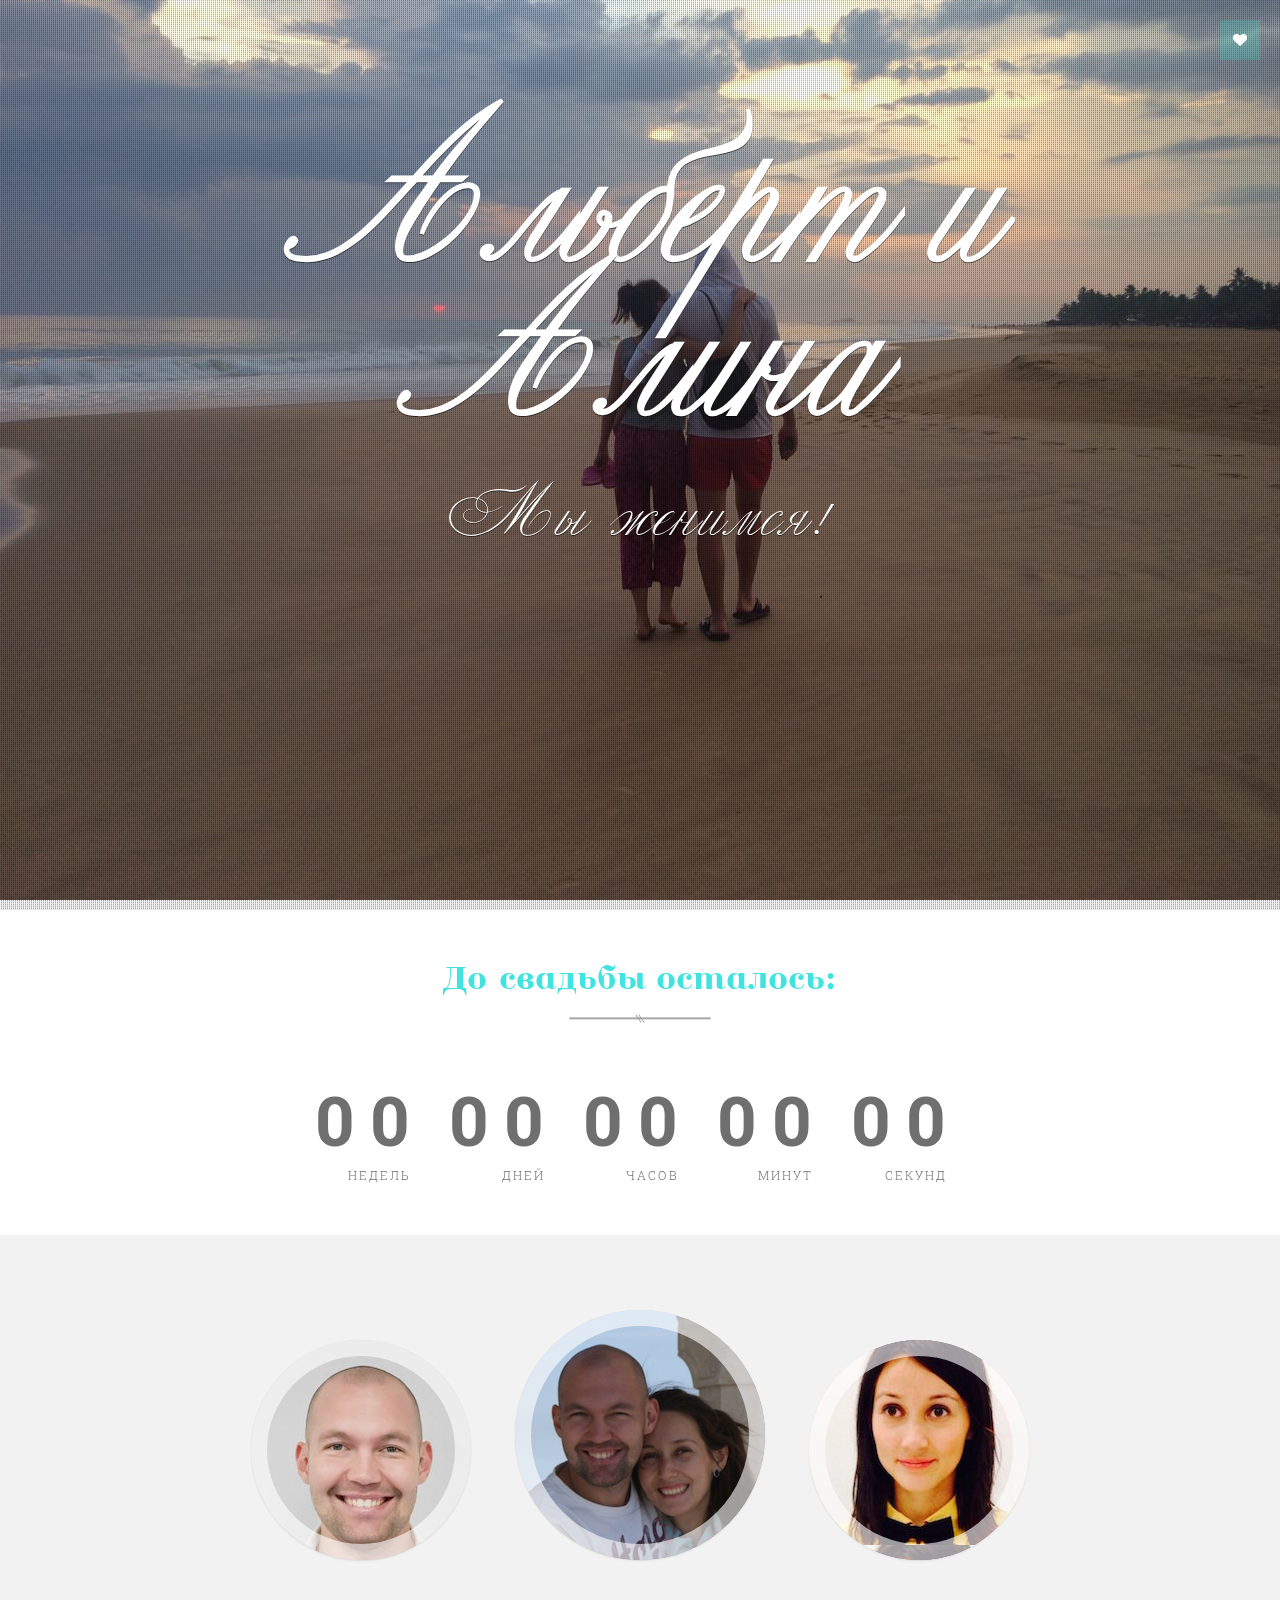
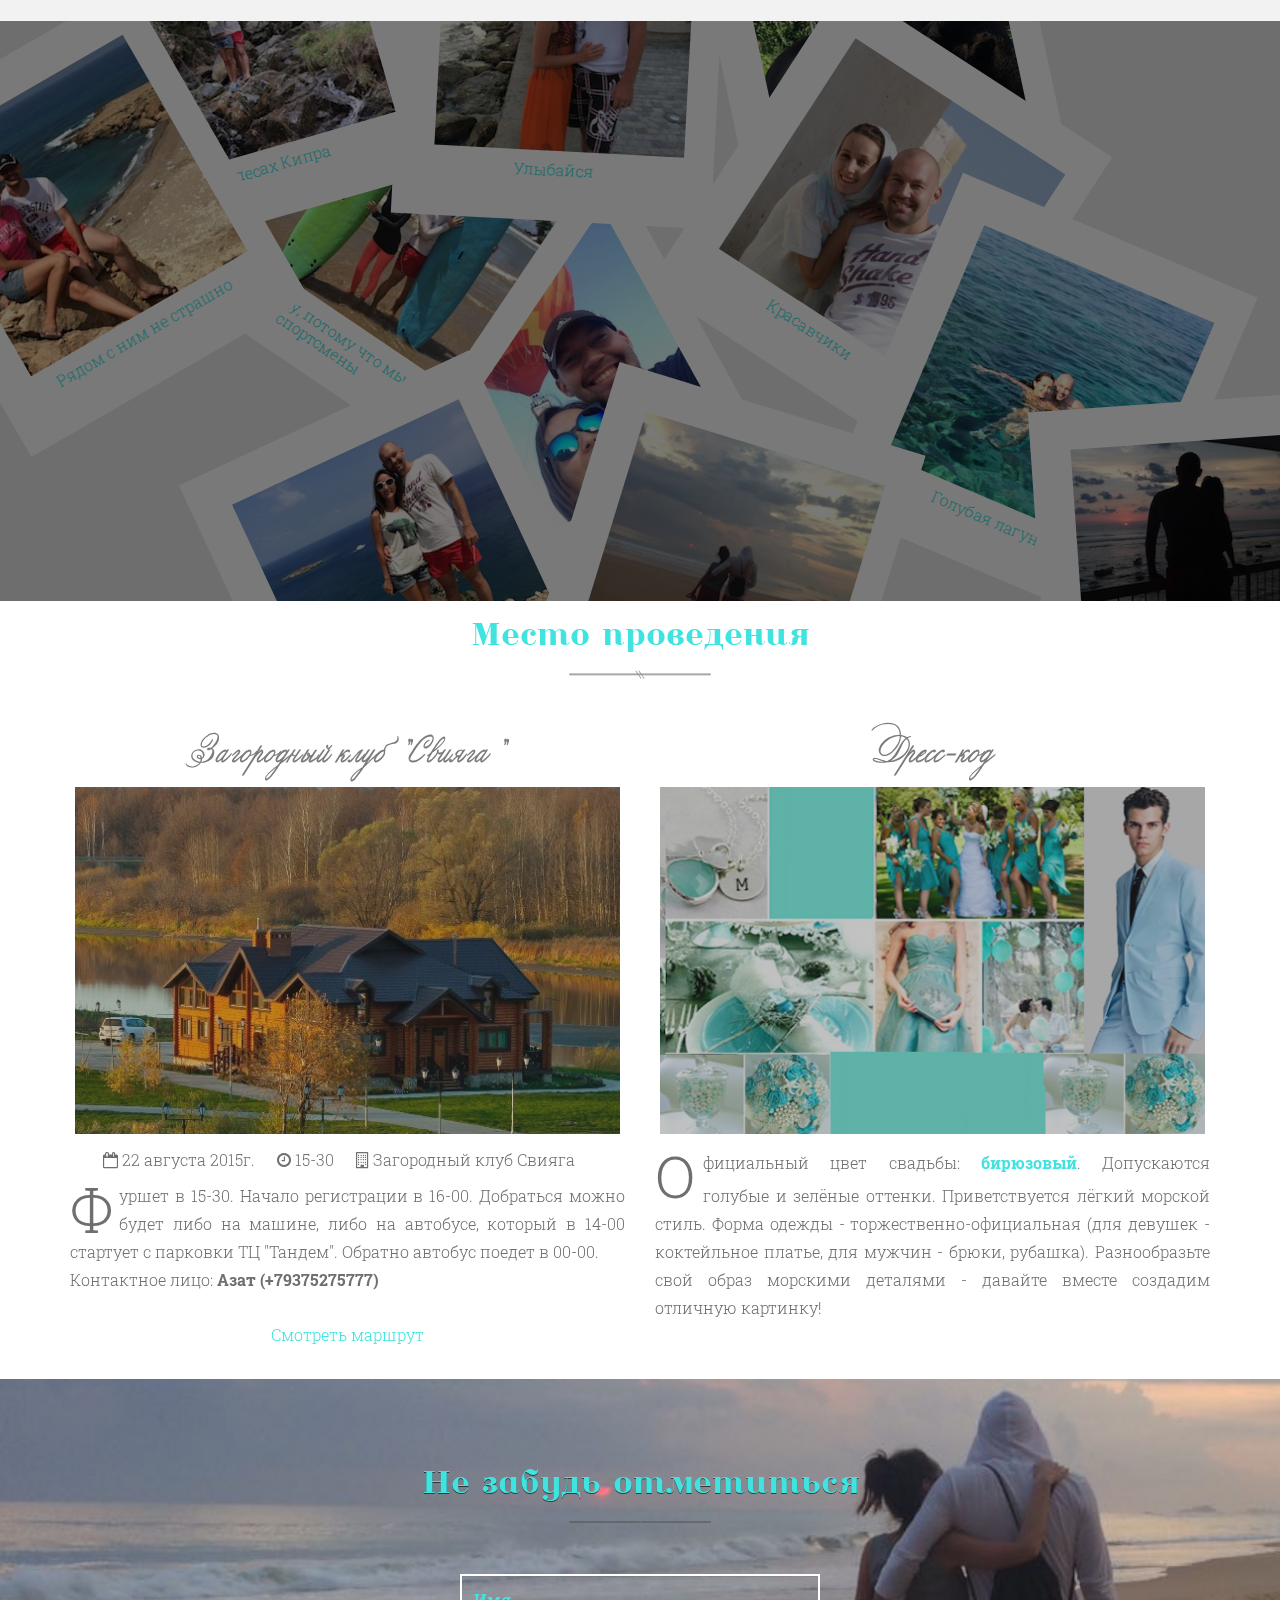
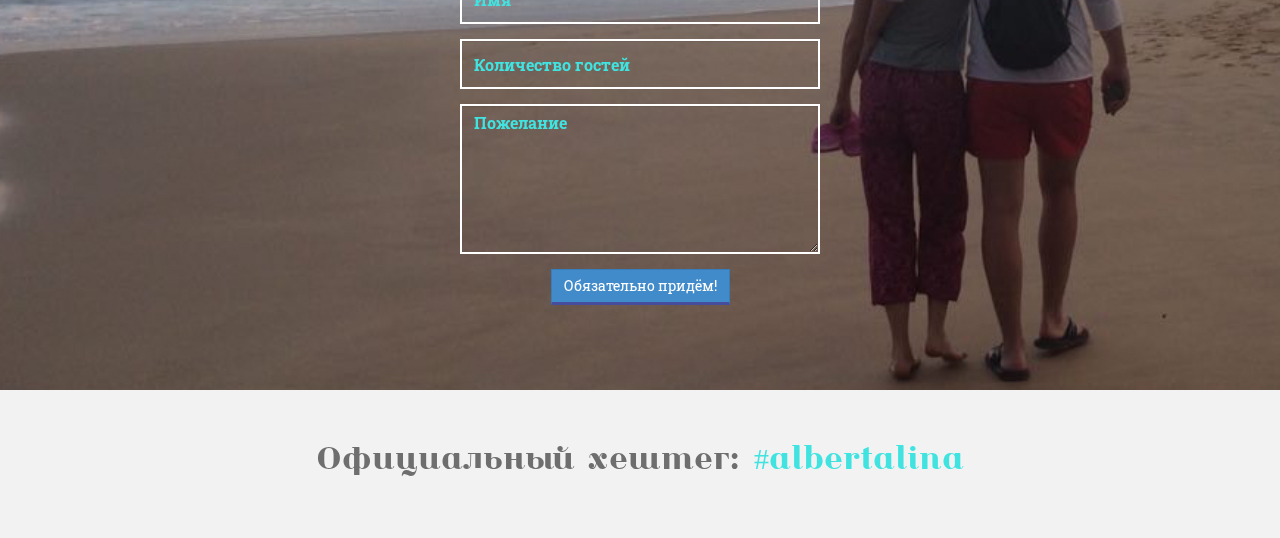
==== commit 371a64fc: "final version" ====
--- a/index.html
+++ b/index.html
@@ -253,7 +253,7 @@
   				<figure data-dummy="" style="-webkit-transform: translate(240px, -160px) rotate(-32deg); transform: translate(240px, -160px) rotate(-31deg);">
   					<a href="images/9.jpg" class="photostack-img"><img src="images/9s.jpg" alt="img09"></a>
   					<figcaption>
-  						<h2 class="photostack-title">Титаник в лесу</h2>
+  						<h2 class="photostack-title">В лесах Кипра</h2>
   					</figcaption>
   				</figure>
   				<figure data-dummy="" style="-webkit-transform: translate(1040px, 200px) rotate(-30deg); transform: translate(1040px, 200px) rotate(25deg);">
@@ -283,7 +283,7 @@
   				<div class="row">
   					<h2>Место проведения</h2>
   					<span class="hearts"></span>
-  					<div class="col-md-6 col-md-offset-3 event">
+  					<div class="col-md-6 event">
   						<h3>Загородный клуб "Свияга"</h3>
   						<div class="grid">
   							<a href="#">
@@ -297,29 +297,26 @@
   						</div>
   						<div class="event-meta"><span><i class="fa fa-calendar-o"></i> 22 августа 2015г.</span> <span><i class="fa fa-clock-o"></i> 15-30</span>
   							<span> <i class="fa fa-building-o"></i> Загородный клуб Свияга</span></div>
-  							<p class="justify"><span class="dropcap">Н</span>ачало регистрации в 16-00. Фуршет в 15-30. Добраться можно будет либо на машине, либо на автобусе, который в 14-00 стартует с парковки ТЦ "Тандем"</p>
+  							<p class="justify"><span class="dropcap">Ф</span>уршет в 15-30. Начало регистрации в 16-00. Добраться можно будет либо на машине, либо на автобусе, который в 14-00 стартует с парковки ТЦ "Тандем". Обратно автобус поедет в 00-00.
+                  <br/>Контактное лицо: <label>Азат (+79375275777)</label></p>
   							<a href="https://goo.gl/4LZdKQ" target="_blank" class="link">Смотреть маршрут</a>
   							<br>
   						</div>
-  						<!-- <div class="col-md-6  event">
-  							<h3>After Party</h3>
+  						<div class="col-md-6  event">
+  							<h3>Дресс-код</h3>
   							<div class="grid">
   								<a href="#">
   									<figure>
   										<img src="images/event-2.jpg">
-  										<figcaption>
-  											<button>View</button>
-  										</figcaption>
-  									</figure>
+                    </figure>
   								</a>
   							</div>
-  							<div class="event-meta"><span><i class="fa fa-calendar-o"></i> May 5, 2014</span> <span><i class="fa fa-clock-o"></i> 3:00pm - 4:00pm</span>
-  								<span> <i class="fa fa-building-o"></i> Carribean Resort, Goldenfield</span></div>
-  								<p class="justify"><span class="dropcap">S</span>ome ipsum dolor sit amet, consectetur adipisicing elit, sed do eiusmod tempor incididunt ut labore et dolore magna aliqua. Ut enim ad minim veniam, quis nostrud exercitation ullamco laboris nisi ut aliquip ex ea commodo consequat.</p>
-  								<a href="#" class="link">View in Google Maps</a>
+  						
+  								<p class="justify"><span class="dropcap">О</span>фициальный цвет свадьбы: <label style="color:#40e3e0">бирюзовый</label>. Допускаются голубые и зелёные оттенки. Приветствуется лёгкий морской стиль. Форма одежды - торжественно-официальная (для девушек - коктейльное платье, для мужчин - брюки, рубашка). Разнообразьте свой образ морскими деталями - давайте вместе создадим отличную картинку!</p>
+  								<!-- <a href="#" class="link">View in Google Maps</a> -->
   								<br>
   							</div>
-  						</div> -->
+  						</div>
   					</div>
   				</div>
   				<section id="rsvp"></section>
@@ -378,9 +375,9 @@
   					<div class="container">
   						<div class="row">
   							<div class="col-lg-8 col-lg-offset-2">
-  								<h2>Альберт Алину любит. Алина Альберта любит.
+  								<h2><span style="color:#6e6e6e">Официальный хештег: </span> #albertalina 
   								</h2>
-  								<span>Кто-то великий</span>
+  								<!-- <span>Кто-то великий</span> -->
   							</div>
   						</div>
   					</div>
